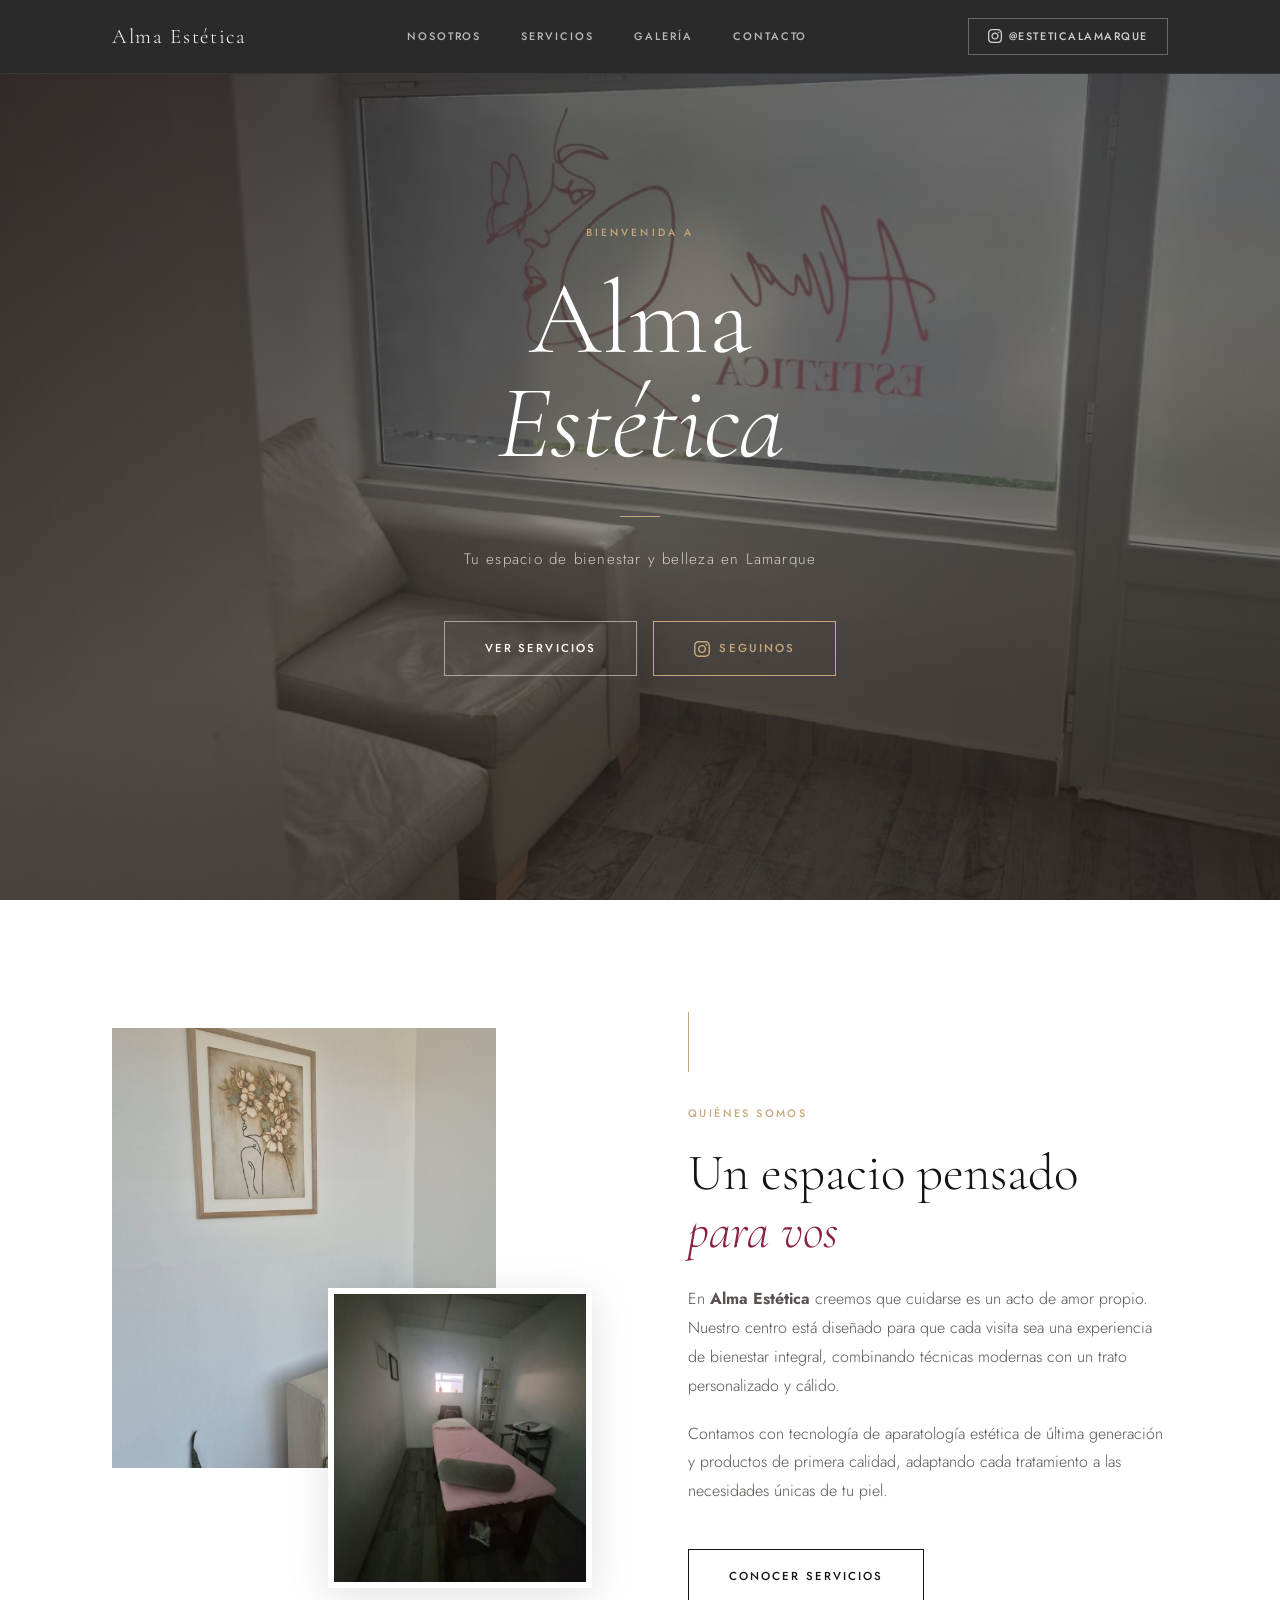
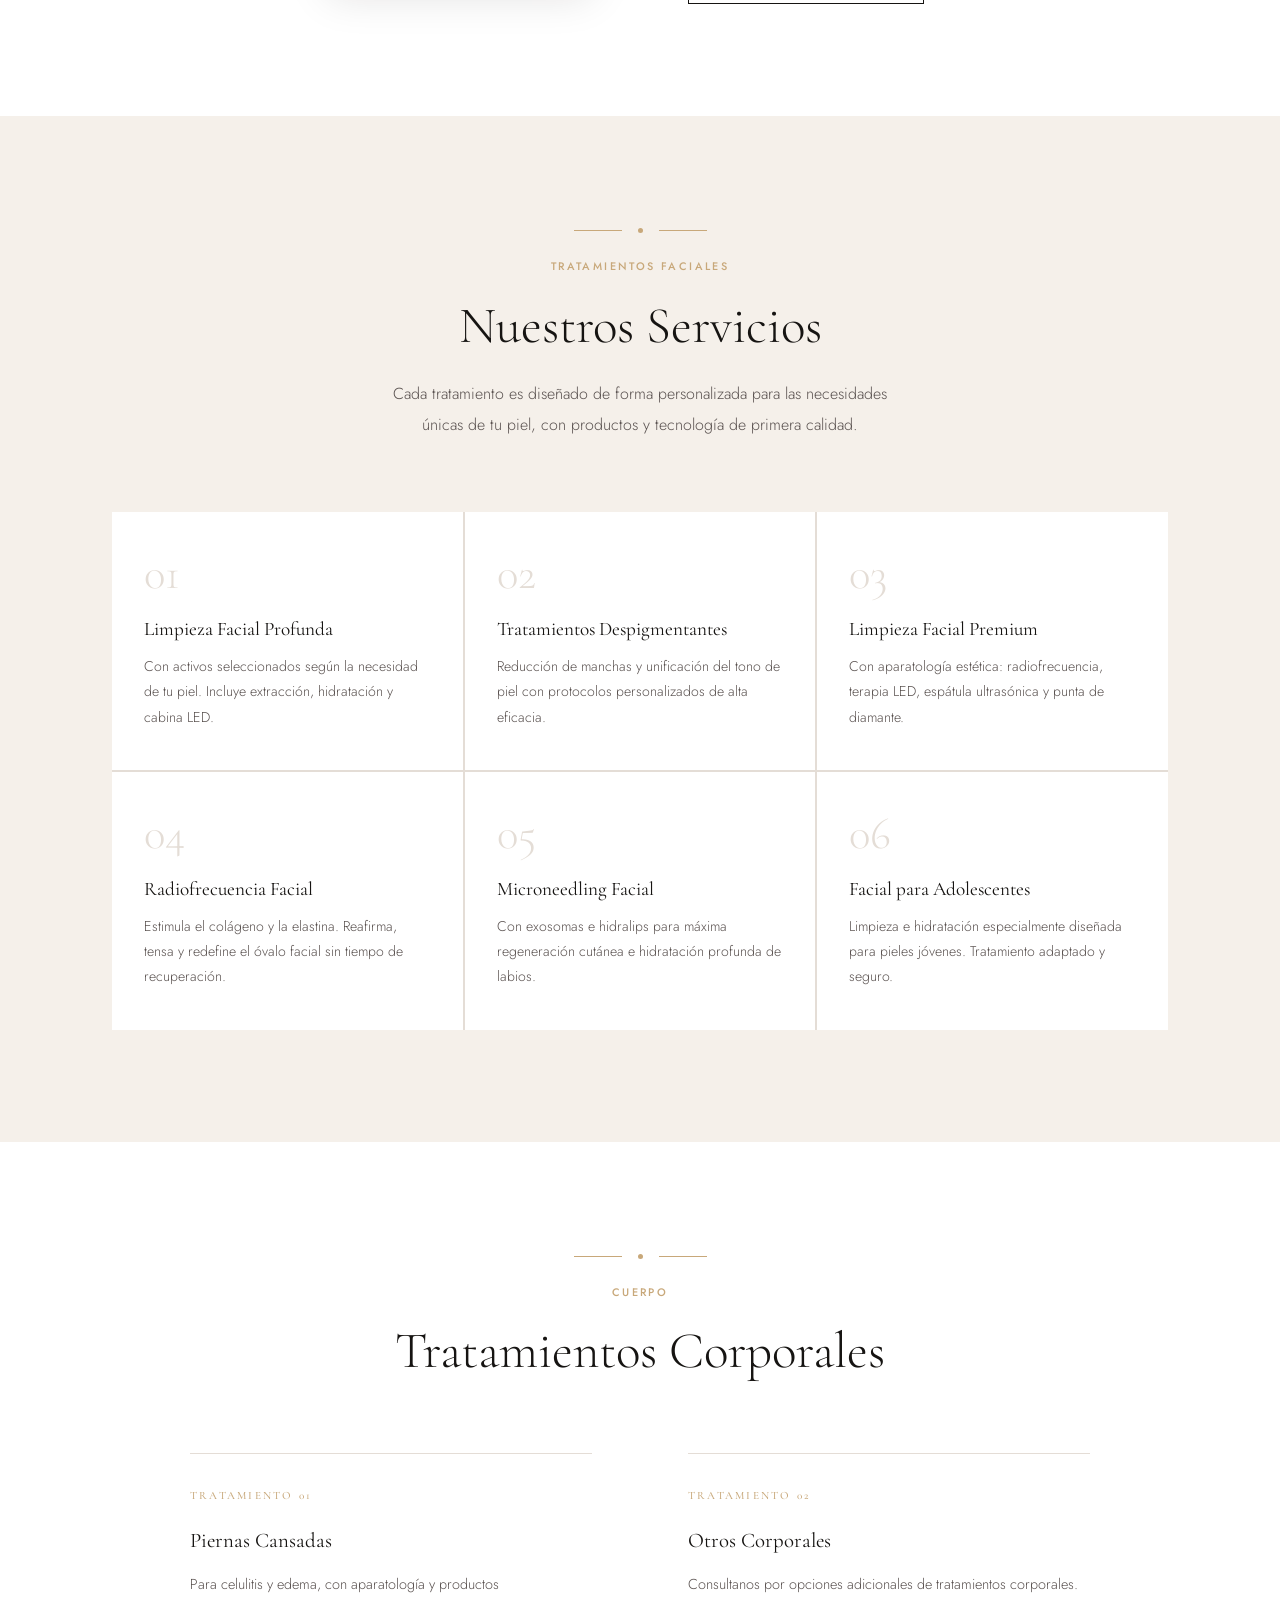
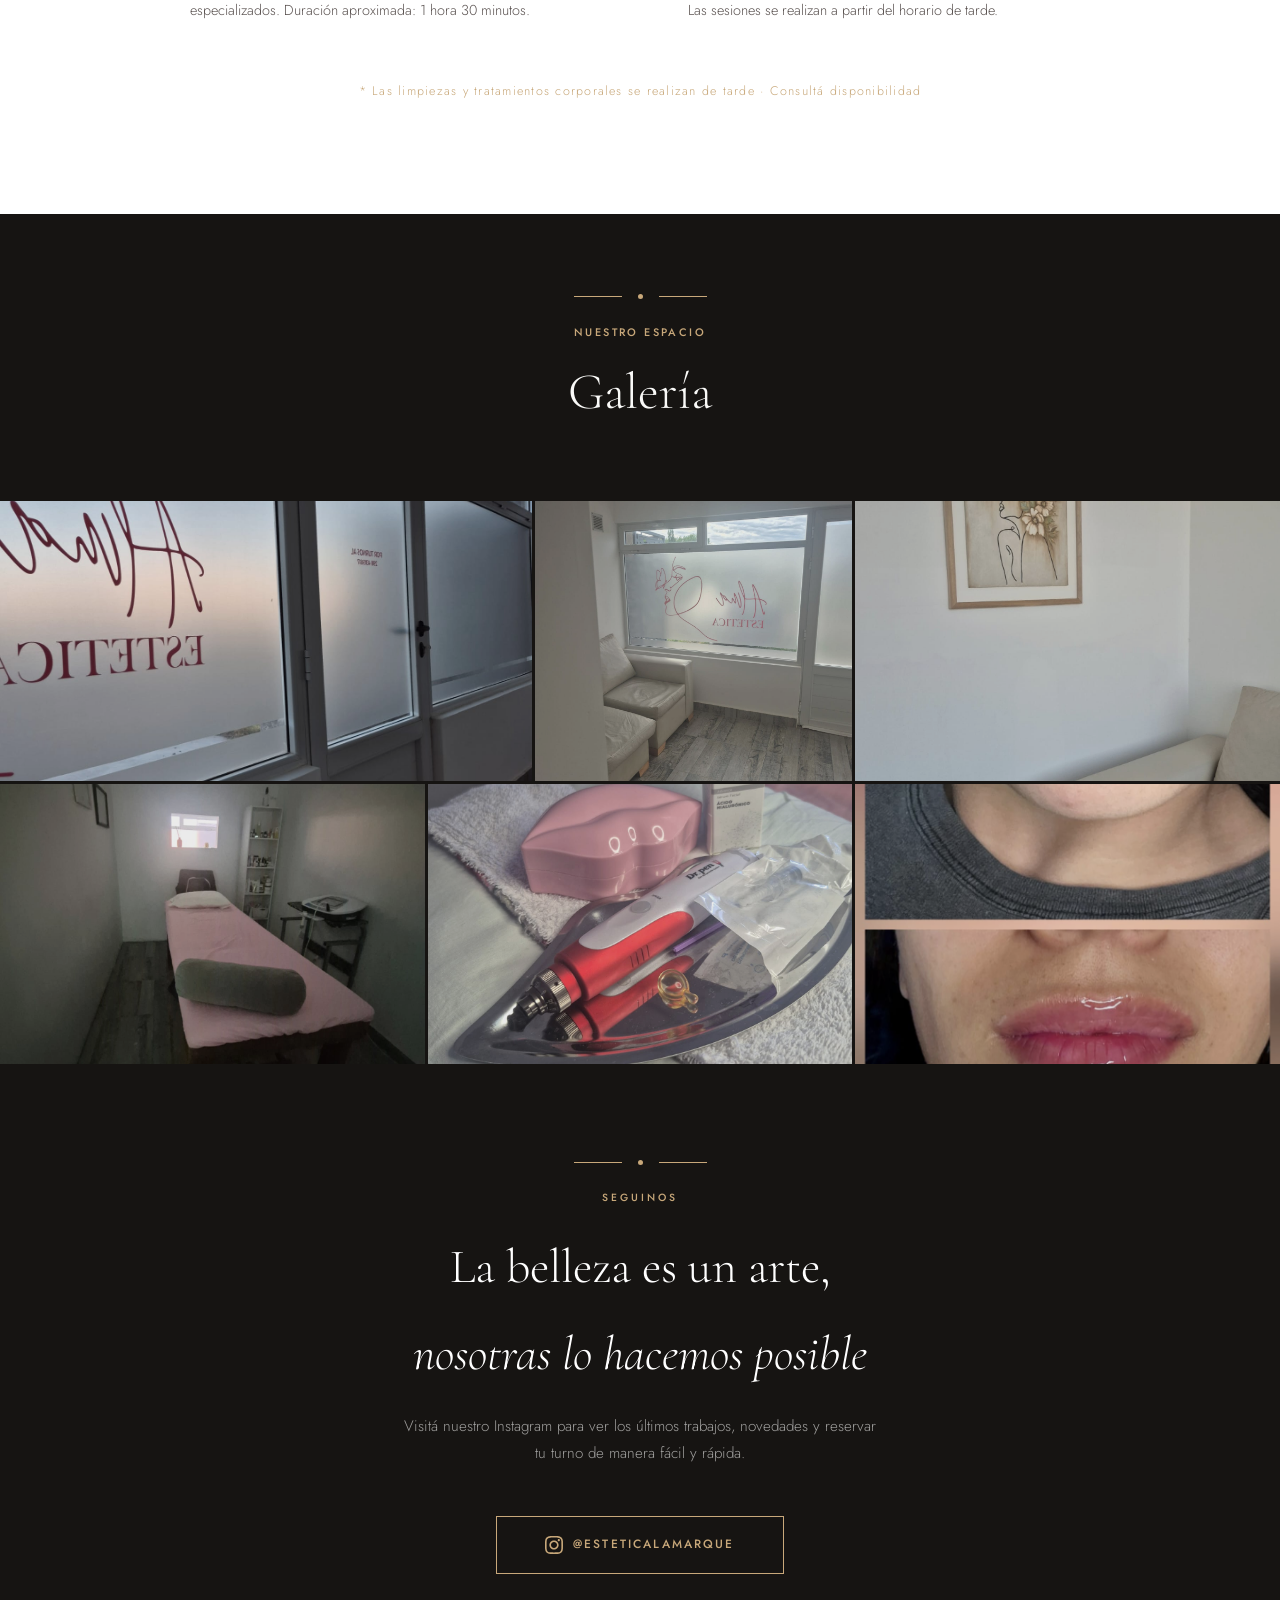
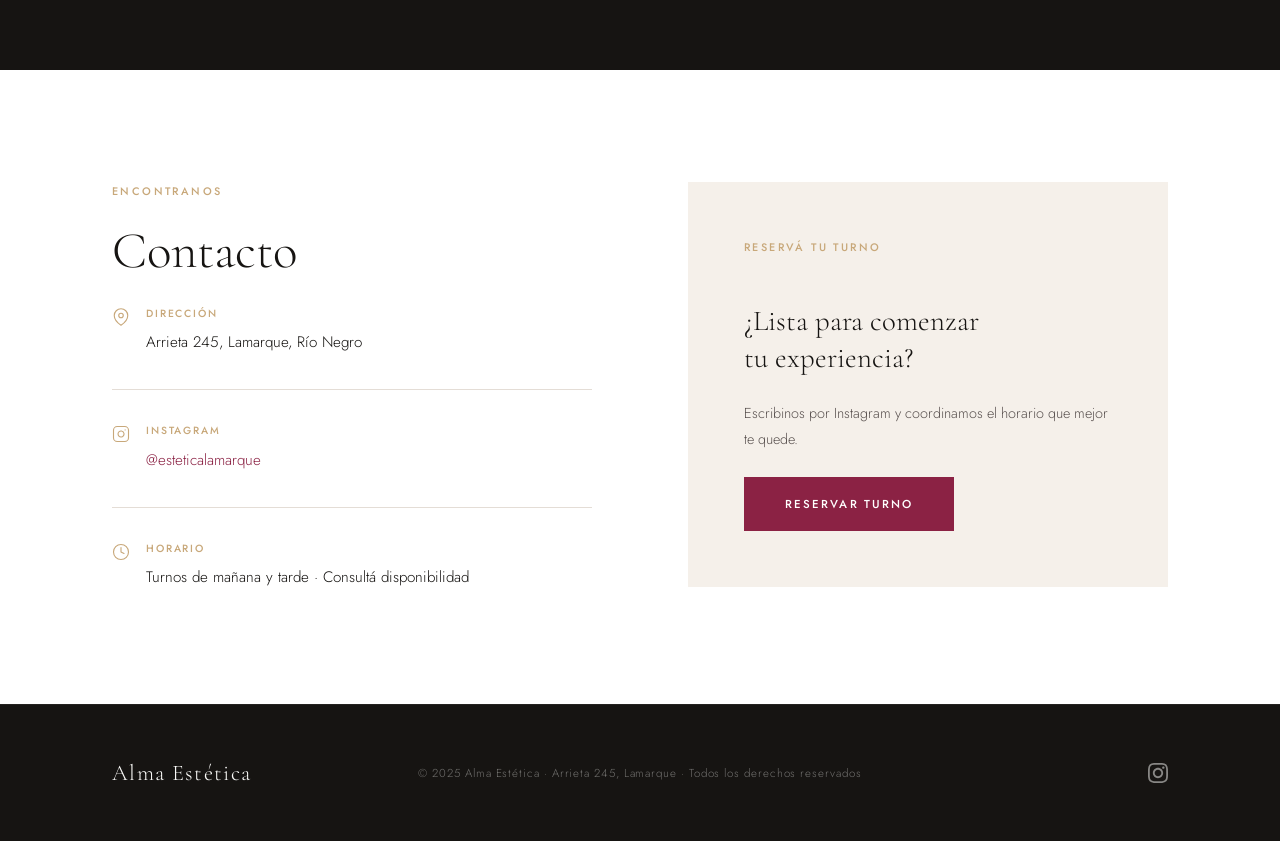
==== index.html @ c28ebfa0 "Landing page Alma Estética – versión inicial y v1 backup" ====
<!DOCTYPE html>
<html lang="es">
<head>
  <meta charset="UTF-8" />
  <meta name="viewport" content="width=device-width, initial-scale=1.0" />
  <title>Alma Estética – Lamarque</title>
  <link rel="stylesheet" href="style.css" />
  <link rel="preconnect" href="https://fonts.googleapis.com" />
  <link rel="preconnect" href="https://fonts.gstatic.com" crossorigin />
  <link href="https://fonts.googleapis.com/css2?family=Cormorant+Garamond:ital,wght@0,300;0,400;0,600;1,300;1,400&family=Jost:wght@300;400;500&display=swap" rel="stylesheet" />
</head>
<body>

  <!-- ═══════════════════════════ NAVBAR ═══════════════════════════ -->
  <header class="navbar">
    <div class="navbar__inner">
      <a href="#inicio" class="navbar__brand">Alma Estética</a>
      <nav class="navbar__links">
        <a href="#nosotros">Nosotros</a>
        <a href="#servicios">Servicios</a>
        <a href="#galeria">Galería</a>
        <a href="#contacto">Contacto</a>
      </nav>
      <a
        href="https://www.instagram.com/esteticalamarque"
        target="_blank"
        rel="noopener noreferrer"
        class="btn--nav-ig"
      >
        <svg xmlns="http://www.w3.org/2000/svg" viewBox="0 0 24 24" width="14" height="14" fill="currentColor" aria-hidden="true">
          <path d="M12 2.163c3.204 0 3.584.012 4.85.07 3.252.148 4.771 1.691 4.919 4.919.058 1.265.069 1.645.069 4.849 0 3.205-.012 3.584-.069 4.849-.149 3.225-1.664 4.771-4.919 4.919-1.266.058-1.644.07-4.85.07-3.204 0-3.584-.012-4.849-.07-3.26-.149-4.771-1.699-4.919-4.92-.058-1.265-.07-1.644-.07-4.849 0-3.204.013-3.583.07-4.849.149-3.227 1.664-4.771 4.919-4.919 1.266-.057 1.645-.069 4.849-.069zm0-2.163c-3.259 0-3.667.014-4.947.072-4.358.2-6.78 2.618-6.98 6.98-.059 1.281-.073 1.689-.073 4.948 0 3.259.014 3.668.072 4.948.2 4.358 2.618 6.78 6.98 6.98 1.281.058 1.689.072 4.948.072 3.259 0 3.668-.014 4.948-.072 4.354-.2 6.782-2.618 6.979-6.98.059-1.28.073-1.689.073-4.948 0-3.259-.014-3.667-.072-4.947-.196-4.354-2.617-6.78-6.979-6.98-1.281-.059-1.69-.073-4.949-.073zm0 5.838c-3.403 0-6.162 2.759-6.162 6.162s2.759 6.163 6.162 6.163 6.162-2.759 6.162-6.163c0-3.403-2.759-6.162-6.162-6.162zm0 10.162c-2.209 0-4-1.79-4-4 0-2.209 1.791-4 4-4s4 1.791 4 4c0 2.21-1.791 4-4 4zm6.406-11.845c-.796 0-1.441.645-1.441 1.44s.645 1.44 1.441 1.44c.795 0 1.439-.645 1.439-1.44s-.644-1.44-1.439-1.44z"/>
        </svg>
        @esteticalamarque
      </a>
    </div>
  </header>

  <!-- ═══════════════════════════ HERO ═══════════════════════════ -->
  <section class="hero" id="inicio" style="background-image: url('imagenes/09_images.jpeg');">
    <div class="hero__overlay"></div>
    <div class="hero__content">
      <span class="hero__eyebrow">Bienvenida a</span>
      <h1 class="hero__title">
        Alma<br>
        <em>Estética</em>
      </h1>
      <div class="hero__divider"></div>
      <p class="hero__sub">Tu espacio de bienestar y belleza en Lamarque</p>
      <div class="hero__actions">
        <a href="#servicios" class="btn btn--outline-white">Ver servicios</a>
        <a
          href="https://www.instagram.com/esteticalamarque"
          target="_blank"
          rel="noopener noreferrer"
          class="btn btn--champagne"
        >
          <svg xmlns="http://www.w3.org/2000/svg" viewBox="0 0 24 24" width="16" height="16" fill="currentColor" aria-hidden="true">
            <path d="M12 2.163c3.204 0 3.584.012 4.85.07 3.252.148 4.771 1.691 4.919 4.919.058 1.265.069 1.645.069 4.849 0 3.205-.012 3.584-.069 4.849-.149 3.225-1.664 4.771-4.919 4.919-1.266.058-1.644.07-4.85.07-3.204 0-3.584-.012-4.849-.07-3.26-.149-4.771-1.699-4.919-4.92-.058-1.265-.07-1.644-.07-4.849 0-3.204.013-3.583.07-4.849.149-3.227 1.664-4.771 4.919-4.919 1.266-.057 1.645-.069 4.849-.069zm0-2.163c-3.259 0-3.667.014-4.947.072-4.358.2-6.78 2.618-6.98 6.98-.059 1.281-.073 1.689-.073 4.948 0 3.259.014 3.668.072 4.948.2 4.358 2.618 6.78 6.98 6.98 1.281.058 1.689.072 4.948.072 3.259 0 3.668-.014 4.948-.072 4.354-.2 6.782-2.618 6.979-6.98.059-1.28.073-1.689.073-4.948 0-3.259-.014-3.667-.072-4.947-.196-4.354-2.617-6.78-6.979-6.98-1.281-.059-1.69-.073-4.949-.073zm0 5.838c-3.403 0-6.162 2.759-6.162 6.162s2.759 6.163 6.162 6.163 6.162-2.759 6.162-6.163c0-3.403-2.759-6.162-6.162-6.162zm0 10.162c-2.209 0-4-1.79-4-4 0-2.209 1.791-4 4-4s4 1.791 4 4c0 2.21-1.791 4-4 4zm6.406-11.845c-.796 0-1.441.645-1.441 1.44s.645 1.44 1.441 1.44c.795 0 1.439-.645 1.439-1.44s-.644-1.44-1.439-1.44z"/>
          </svg>
          Seguinos
        </a>
      </div>
    </div>
  </section>

  <!-- ═══════════════════════════ NOSOTROS ═══════════════════════════ -->
  <section class="nosotros section" id="nosotros">
    <div class="container nosotros__grid">
      <div class="nosotros__images">
        <img src="imagenes/08_images.jpeg" alt="Interior de Alma Estética" class="nosotros__img nosotros__img--main" />
        <img src="imagenes/07_images.jpeg" alt="Sala de tratamientos" class="nosotros__img nosotros__img--secondary" />
      </div>
      <div class="nosotros__text">
        <span class="section__eyebrow">Quiénes somos</span>
        <h2 class="section__title">Un espacio pensado<br><em>para vos</em></h2>
        <p>En <strong>Alma Estética</strong> creemos que cuidarse es un acto de amor propio. Nuestro centro está diseñado para que cada visita sea una experiencia de bienestar integral, combinando técnicas modernas con un trato personalizado y cálido.</p>
        <p>Contamos con tecnología de aparatología estética de última generación y productos de primera calidad, adaptando cada tratamiento a las necesidades únicas de tu piel.</p>
        <a href="#servicios" class="btn btn--outline">Conocer servicios</a>
      </div>
    </div>
  </section>

  <!-- ═══════════════════════════ SERVICIOS FACIALES ═══════════════════════════ -->
  <section class="section section--cream" id="servicios">
    <div class="container">
      <div class="section__header--center">
        <div class="ornament"><span class="ornament__dot"></span></div>
        <span class="section__eyebrow">Tratamientos faciales</span>
        <h2 class="section__title">Nuestros Servicios</h2>
        <p class="section__body">Cada tratamiento es diseñado de forma personalizada para las necesidades únicas de tu piel, con productos y tecnología de primera calidad.</p>
      </div>

      <div class="cards">
        <div class="card">
          <div class="card__num">01</div>
          <h3 class="card__title">Limpieza Facial Profunda</h3>
          <p class="card__text">Con activos seleccionados según la necesidad de tu piel. Incluye extracción, hidratación y cabina LED.</p>
        </div>
        <div class="card">
          <div class="card__num">02</div>
          <h3 class="card__title">Tratamientos Despigmentantes</h3>
          <p class="card__text">Reducción de manchas y unificación del tono de piel con protocolos personalizados de alta eficacia.</p>
        </div>
        <div class="card">
          <div class="card__num">03</div>
          <h3 class="card__title">Limpieza Facial Premium</h3>
          <p class="card__text">Con aparatología estética: radiofrecuencia, terapia LED, espátula ultrasónica y punta de diamante.</p>
        </div>
        <div class="card">
          <div class="card__num">04</div>
          <h3 class="card__title">Radiofrecuencia Facial</h3>
          <p class="card__text">Estimula el colágeno y la elastina. Reafirma, tensa y redefine el óvalo facial sin tiempo de recuperación.</p>
        </div>
        <div class="card">
          <div class="card__num">05</div>
          <h3 class="card__title">Microneedling Facial</h3>
          <p class="card__text">Con exosomas e hidralips para máxima regeneración cutánea e hidratación profunda de labios.</p>
        </div>
        <div class="card">
          <div class="card__num">06</div>
          <h3 class="card__title">Facial para Adolescentes</h3>
          <p class="card__text">Limpieza e hidratación especialmente diseñada para pieles jóvenes. Tratamiento adaptado y seguro.</p>
        </div>
      </div>
    </div>
  </section>

  <!-- ═══════════════════════════ CORPORALES ═══════════════════════════ -->
  <section class="section" id="corporales">
    <div class="container">
      <div class="section__header--center">
        <div class="ornament"><span class="ornament__dot"></span></div>
        <span class="section__eyebrow">Cuerpo</span>
        <h2 class="section__title">Tratamientos Corporales</h2>
      </div>

      <div class="corporales__list">
        <div class="corporales__item">
          <div class="corporales__num">Tratamiento 01</div>
          <div class="corporales__info">
            <h3>Piernas Cansadas</h3>
            <p>Para celulitis y edema, con aparatología y productos especializados. Duración aproximada: 1 hora 30 minutos.</p>
          </div>
        </div>
        <div class="corporales__item">
          <div class="corporales__num">Tratamiento 02</div>
          <div class="corporales__info">
            <h3>Otros Corporales</h3>
            <p>Consultanos por opciones adicionales de tratamientos corporales. Las sesiones se realizan a partir del horario de tarde.</p>
          </div>
        </div>
      </div>

      <p class="corporales__nota">* Las limpiezas y tratamientos corporales se realizan de tarde · Consultá disponibilidad</p>
    </div>
  </section>

  <!-- ═══════════════════════════ GALERÍA ═══════════════════════════ -->
  <section class="section section--dark" id="galeria" style="padding-block: 0; overflow: hidden;">
    <div class="container" style="max-width: 100%; padding: 0;">
      <div style="text-align:center; padding: 5rem 2rem 3.5rem;">
        <div class="ornament" style="--ornament-color: var(--color-champagne)"><span class="ornament__dot"></span></div>
        <span class="section__eyebrow">Nuestro espacio</span>
        <h2 class="section__title" style="color: var(--color-off-white);">Galería</h2>
      </div>
      <div class="galeria__grid">
        <img src="imagenes/06_images.jpeg" alt="Fachada de Alma Estética" class="galeria__img" />
        <img src="imagenes/09_images.jpeg" alt="Sala de espera" class="galeria__img" />
        <img src="imagenes/08_images.jpeg" alt="Decoración interior" class="galeria__img" />
        <img src="imagenes/07_images.jpeg" alt="Sala de tratamientos" class="galeria__img" />
        <img src="imagenes/10_images.jpeg" alt="Equipamiento" class="galeria__img" />
        <img src="imagenes/05_images.jpeg" alt="Resultado de tratamiento" class="galeria__img" />
      </div>
    </div>
  </section>

  <!-- ═══════════════════════════ CTA INSTAGRAM ═══════════════════════════ -->
  <section class="cta-instagram">
    <div class="container">
      <div class="ornament"><span class="ornament__dot"></span></div>
      <span class="cta-instagram__eyebrow">Seguinos</span>
      <h2>La belleza es un arte,<br><em style="font-style:italic; font-family: var(--font-serif);">nosotras lo hacemos posible</em></h2>
      <p>Visitá nuestro Instagram para ver los últimos trabajos, novedades y reservar tu turno de manera fácil y rápida.</p>
      <a
        href="https://www.instagram.com/esteticalamarque"
        target="_blank"
        rel="noopener noreferrer"
        class="btn btn--champagne"
        style="padding: 1.1rem 3rem; font-size: 0.75rem;"
      >
        <svg xmlns="http://www.w3.org/2000/svg" viewBox="0 0 24 24" width="18" height="18" fill="currentColor" aria-hidden="true">
          <path d="M12 2.163c3.204 0 3.584.012 4.85.07 3.252.148 4.771 1.691 4.919 4.919.058 1.265.069 1.645.069 4.849 0 3.205-.012 3.584-.069 4.849-.149 3.225-1.664 4.771-4.919 4.919-1.266.058-1.644.07-4.85.07-3.204 0-3.584-.012-4.849-.07-3.26-.149-4.771-1.699-4.919-4.92-.058-1.265-.07-1.644-.07-4.849 0-3.204.013-3.583.07-4.849.149-3.227 1.664-4.771 4.919-4.919 1.266-.057 1.645-.069 4.849-.069zm0-2.163c-3.259 0-3.667.014-4.947.072-4.358.2-6.78 2.618-6.98 6.98-.059 1.281-.073 1.689-.073 4.948 0 3.259.014 3.668.072 4.948.2 4.358 2.618 6.78 6.98 6.98 1.281.058 1.689.072 4.948.072 3.259 0 3.668-.014 4.948-.072 4.354-.2 6.782-2.618 6.979-6.98.059-1.28.073-1.689.073-4.948 0-3.259-.014-3.667-.072-4.947-.196-4.354-2.617-6.78-6.979-6.98-1.281-.059-1.69-.073-4.949-.073zm0 5.838c-3.403 0-6.162 2.759-6.162 6.162s2.759 6.163 6.162 6.163 6.162-2.759 6.162-6.163c0-3.403-2.759-6.162-6.162-6.162zm0 10.162c-2.209 0-4-1.79-4-4 0-2.209 1.791-4 4-4s4 1.791 4 4c0 2.21-1.791 4-4 4zm6.406-11.845c-.796 0-1.441.645-1.441 1.44s.645 1.44 1.441 1.44c.795 0 1.439-.645 1.439-1.44s-.644-1.44-1.439-1.44z"/>
        </svg>
        @esteticalamarque
      </a>
    </div>
  </section>

  <!-- ═══════════════════════════ CONTACTO ═══════════════════════════ -->
  <section class="section" id="contacto">
    <div class="container contacto__grid">
      <div>
        <span class="section__eyebrow">Encontranos</span>
        <h2 class="section__title">Contacto</h2>

        <div class="contacto__item">
          <svg xmlns="http://www.w3.org/2000/svg" viewBox="0 0 24 24" width="18" height="18" fill="none" stroke="currentColor" stroke-width="1.5" stroke-linecap="round" stroke-linejoin="round">
            <path d="M21 10c0 7-9 13-9 13s-9-6-9-13a9 9 0 0 1 18 0z"/>
            <circle cx="12" cy="10" r="3"/>
          </svg>
          <div>
            <span class="contacto__item-label">Dirección</span>
            <span class="contacto__item-value">Arrieta 245, Lamarque, Río Negro</span>
          </div>
        </div>

        <div class="contacto__item">
          <svg xmlns="http://www.w3.org/2000/svg" viewBox="0 0 24 24" width="18" height="18" fill="none" stroke="currentColor" stroke-width="1.5" stroke-linecap="round" stroke-linejoin="round">
            <rect x="2" y="2" width="20" height="20" rx="5" ry="5"/>
            <path d="M16 11.37A4 4 0 1 1 12.63 8 4 4 0 0 1 16 11.37z"/>
            <line x1="17.5" y1="6.5" x2="17.51" y2="6.5"/>
          </svg>
          <div>
            <span class="contacto__item-label">Instagram</span>
            <a href="https://www.instagram.com/esteticalamarque" target="_blank" rel="noopener noreferrer" class="contacto__item-value">@esteticalamarque</a>
          </div>
        </div>

        <div class="contacto__item">
          <svg xmlns="http://www.w3.org/2000/svg" viewBox="0 0 24 24" width="18" height="18" fill="none" stroke="currentColor" stroke-width="1.5" stroke-linecap="round" stroke-linejoin="round">
            <circle cx="12" cy="12" r="10"/>
            <polyline points="12 6 12 12 16 14"/>
          </svg>
          <div>
            <span class="contacto__item-label">Horario</span>
            <span class="contacto__item-value">Turnos de mañana y tarde · Consultá disponibilidad</span>
          </div>
        </div>
      </div>

      <div class="contacto__cta-box">
        <span class="section__eyebrow">Reservá tu turno</span>
        <h3>¿Lista para comenzar<br>tu experiencia?</h3>
        <p>Escribinos por Instagram y coordinamos el horario que mejor te quede.</p>
        <a
          href="https://www.instagram.com/esteticalamarque"
          target="_blank"
          rel="noopener noreferrer"
          class="btn btn--primary"
        >
          Reservar turno
        </a>
      </div>
    </div>
  </section>

  <!-- ═══════════════════════════ FOOTER ═══════════════════════════ -->
  <footer class="footer">
    <div class="container footer__inner">
      <span class="footer__brand">Alma Estética</span>
      <p class="footer__copy">© 2025 Alma Estética · Arrieta 245, Lamarque · Todos los derechos reservados</p>
      <a
        href="https://www.instagram.com/esteticalamarque"
        target="_blank"
        rel="noopener noreferrer"
        class="footer__ig"
        aria-label="Instagram Alma Estética"
      >
        <svg xmlns="http://www.w3.org/2000/svg" viewBox="0 0 24 24" width="20" height="20" fill="currentColor">
          <path d="M12 2.163c3.204 0 3.584.012 4.85.07 3.252.148 4.771 1.691 4.919 4.919.058 1.265.069 1.645.069 4.849 0 3.205-.012 3.584-.069 4.849-.149 3.225-1.664 4.771-4.919 4.919-1.266.058-1.644.07-4.85.07-3.204 0-3.584-.012-4.849-.07-3.26-.149-4.771-1.699-4.919-4.92-.058-1.265-.07-1.644-.07-4.849 0-3.204.013-3.583.07-4.849.149-3.227 1.664-4.771 4.919-4.919 1.266-.057 1.645-.069 4.849-.069zm0-2.163c-3.259 0-3.667.014-4.947.072-4.358.2-6.78 2.618-6.98 6.98-.059 1.281-.073 1.689-.073 4.948 0 3.259.014 3.668.072 4.948.2 4.358 2.618 6.78 6.98 6.98 1.281.058 1.689.072 4.948.072 3.259 0 3.668-.014 4.948-.072 4.354-.2 6.782-2.618 6.979-6.98.059-1.28.073-1.689.073-4.948 0-3.259-.014-3.667-.072-4.947-.196-4.354-2.617-6.78-6.979-6.98-1.281-.059-1.69-.073-4.949-.073zm0 5.838c-3.403 0-6.162 2.759-6.162 6.162s2.759 6.163 6.162 6.163 6.162-2.759 6.162-6.163c0-3.403-2.759-6.162-6.162-6.162zm0 10.162c-2.209 0-4-1.79-4-4 0-2.209 1.791-4 4-4s4 1.791 4 4c0 2.21-1.791 4-4 4zm6.406-11.845c-.796 0-1.441.645-1.441 1.44s.645 1.44 1.441 1.44c.795 0 1.439-.645 1.439-1.44s-.644-1.44-1.439-1.44z"/>
        </svg>
      </a>
    </div>
  </footer>

</body>
</html>
---- style.css ----
/* ═══════════════════════════════════════════════════
   ALMA ESTÉTICA – Luxury Minimalism
   Inspirado en la estética de clínicas de alto nivel
   ═══════════════════════════════════════════════════ */

/* ── Variables ─────────────────────────────────────── */
:root {
  --color-white:      #FFFFFF;
  --color-off-white:  #FAFAF8;
  --color-cream:      #F5F0EA;
  --color-champagne:  #C8A87A;   /* dorado/champagne — acento premium */
  --color-burgundy:   #8B2244;   /* borgoña — marca primaria */
  --color-sage:       #4A6741;   /* verde sage */
  --color-dark:       #161412;   /* casi negro */
  --color-medium:     #5A5250;   /* gris cálido — texto cuerpo */
  --color-light:      #E4DDD6;   /* borde/línea sutil */
  --color-nav:        #2A2A2A;   /* navbar oscuro */

  --font-serif: 'Cormorant Garamond', Georgia, serif;
  --font-sans:  'Jost', system-ui, sans-serif;

  --max-w:    1120px;
  --section-v: 7rem;
  --transition: 0.35s ease;
}

/* ── Reset ──────────────────────────────────────────── */
*, *::before, *::after { box-sizing: border-box; margin: 0; padding: 0; }
html { scroll-behavior: smooth; }

body {
  font-family: var(--font-sans);
  font-size: 1rem;
  font-weight: 300;
  line-height: 1.8;
  color: var(--color-medium);
  background: var(--color-white);
  -webkit-font-smoothing: antialiased;
}

img { display: block; max-width: 100%; height: auto; }
a   { text-decoration: none; color: inherit; }

/* ── Utilidades ─────────────────────────────────────── */
.container {
  width: 100%;
  max-width: var(--max-w);
  margin-inline: auto;
  padding-inline: 2rem;
}

.section { padding-block: var(--section-v); }
.section--cream { background-color: var(--color-cream); }
.section--dark  { background-color: var(--color-dark); }

/* Línea ornamental centrada */
.ornament {
  display: flex;
  align-items: center;
  justify-content: center;
  gap: 1rem;
  margin-bottom: 1.5rem;
}
.ornament::before,
.ornament::after {
  content: '';
  display: block;
  width: 48px;
  height: 1px;
  background: var(--color-champagne);
}
.ornament__dot {
  width: 5px;
  height: 5px;
  border-radius: 50%;
  background: var(--color-champagne);
}

.section__eyebrow {
  display: block;
  font-family: var(--font-sans);
  font-size: 0.68rem;
  font-weight: 500;
  letter-spacing: 0.22em;
  text-transform: uppercase;
  color: var(--color-champagne);
  margin-bottom: 1.25rem;
}

.section__title {
  font-family: var(--font-serif);
  font-size: clamp(2.2rem, 4vw, 3.2rem);
  font-weight: 300;
  line-height: 1.15;
  color: var(--color-dark);
  margin-bottom: 1.5rem;
}

.section__title em {
  font-style: italic;
  color: var(--color-burgundy);
}

.section__body {
  font-size: 1rem;
  line-height: 1.9;
  color: var(--color-medium);
  max-width: 520px;
}

.section__header--center {
  text-align: center;
  margin-bottom: 4.5rem;
}

.section__header--center .section__body {
  margin-inline: auto;
}

/* ── Botones ─────────────────────────────────────────── */
.btn {
  display: inline-flex;
  align-items: center;
  gap: 0.6rem;
  font-family: var(--font-sans);
  font-size: 0.72rem;
  font-weight: 500;
  letter-spacing: 0.18em;
  text-transform: uppercase;
  cursor: pointer;
  transition: var(--transition);
  border: none;
  background: none;
}

.btn--primary {
  padding: 1rem 2.5rem;
  background-color: var(--color-burgundy);
  color: var(--color-white);
  border: 1px solid var(--color-burgundy);
}
.btn--primary:hover {
  background-color: transparent;
  color: var(--color-burgundy);
}

.btn--outline {
  padding: 1rem 2.5rem;
  background-color: transparent;
  color: var(--color-dark);
  border: 1px solid var(--color-dark);
}
.btn--outline:hover {
  background-color: var(--color-dark);
  color: var(--color-white);
}

.btn--outline-white {
  padding: 1rem 2.5rem;
  background-color: transparent;
  color: var(--color-white);
  border: 1px solid rgba(255,255,255,0.5);
}
.btn--outline-white:hover {
  background-color: var(--color-white);
  color: var(--color-dark);
}

.btn--champagne {
  padding: 1rem 2.5rem;
  background-color: transparent;
  color: var(--color-champagne);
  border: 1px solid var(--color-champagne);
}
.btn--champagne:hover {
  background-color: var(--color-champagne);
  color: var(--color-dark);
}

.btn--nav-ig {
  display: inline-flex;
  align-items: center;
  gap: 0.45rem;
  padding: 0.5rem 1.2rem;
  font-family: var(--font-sans);
  font-size: 0.68rem;
  font-weight: 500;
  letter-spacing: 0.14em;
  text-transform: uppercase;
  background: transparent;
  color: rgba(250,250,248,0.8);
  border: 1px solid rgba(250,250,248,0.3);
  transition: var(--transition);
}
.btn--nav-ig:hover {
  color: var(--color-white);
  border-color: var(--color-champagne);
  background: rgba(200,168,122,0.1);
}

/* ══════════════════════════════════════════════════════
   NAVBAR
══════════════════════════════════════════════════════ */
.navbar {
  position: fixed;
  top: 0;
  inset-inline: 0;
  z-index: 100;
  background-color: var(--color-nav);
  border-bottom: 1px solid rgba(255,255,255,0.06);
}

.navbar__inner {
  display: flex;
  align-items: center;
  justify-content: space-between;
  max-width: var(--max-w);
  margin-inline: auto;
  padding: 1.1rem 2rem;
}

.navbar__brand {
  font-family: var(--font-serif);
  font-size: 1.3rem;
  font-weight: 300;
  letter-spacing: 0.08em;
  color: var(--color-off-white);
  transition: color var(--transition);
}
.navbar__brand:hover { color: var(--color-champagne); }

.navbar__links {
  display: flex;
  gap: 2.5rem;
}

.navbar__links a {
  font-size: 0.68rem;
  font-weight: 500;
  letter-spacing: 0.18em;
  text-transform: uppercase;
  color: rgba(250,250,248,0.7);
  transition: color var(--transition);
}
.navbar__links a:hover { color: var(--color-white); }

/* ══════════════════════════════════════════════════════
   HERO — pantalla completa
══════════════════════════════════════════════════════ */
.hero {
  position: relative;
  min-height: 100svh;
  display: flex;
  align-items: center;
  justify-content: center;
  background-size: cover;
  background-position: center;
  background-repeat: no-repeat;
  overflow: hidden;
}

.hero__overlay {
  position: absolute;
  inset: 0;
  background: linear-gradient(
    160deg,
    rgba(20, 14, 14, 0.72) 0%,
    rgba(22, 16, 14, 0.45) 55%,
    rgba(22, 16, 14, 0.70) 100%
  );
  z-index: 1;
}

.hero__content {
  position: relative;
  z-index: 2;
  text-align: center;
  padding: 2rem 1.5rem;
  max-width: 780px;
}

.hero__eyebrow {
  display: block;
  font-family: var(--font-sans);
  font-size: 0.65rem;
  font-weight: 500;
  letter-spacing: 0.3em;
  text-transform: uppercase;
  color: var(--color-champagne);
  margin-bottom: 1.5rem;
}

.hero__title {
  font-family: var(--font-serif);
  font-size: clamp(3.5rem, 9vw, 6.5rem);
  font-weight: 300;
  line-height: 1.0;
  color: var(--color-white);
  margin-bottom: 0.4em;
}

.hero__title em {
  font-style: italic;
  display: block;
}

.hero__divider {
  width: 40px;
  height: 1px;
  background: var(--color-champagne);
  margin: 1.8rem auto;
}

.hero__sub {
  font-size: 0.95rem;
  font-weight: 300;
  letter-spacing: 0.08em;
  color: rgba(250,250,248,0.75);
  margin-bottom: 3rem;
}

.hero__actions {
  display: flex;
  gap: 1rem;
  flex-wrap: wrap;
  justify-content: center;
}

/* ══════════════════════════════════════════════════════
   NOSOTROS — layout alternado
══════════════════════════════════════════════════════ */
.nosotros__grid {
  display: grid;
  grid-template-columns: 1fr 1fr;
  gap: 6rem;
  align-items: center;
}

.nosotros__images {
  position: relative;
  height: 560px;
}

.nosotros__img {
  object-fit: cover;
}

.nosotros__img--main {
  width: 80%;
  height: 440px;
  position: absolute;
  top: 0;
  left: 0;
}

.nosotros__img--secondary {
  width: 55%;
  height: 300px;
  position: absolute;
  bottom: 0;
  right: 0;
  border: 6px solid var(--color-white);
  box-shadow: 0 8px 40px rgba(22,20,18,0.12);
}

/* línea decorativa lateral */
.nosotros__text::before {
  content: '';
  display: block;
  width: 1px;
  height: 60px;
  background: var(--color-champagne);
  margin-bottom: 2rem;
}

.nosotros__text p {
  margin-bottom: 1.2rem;
  font-size: 1rem;
}

.nosotros__text .btn { margin-top: 1.5rem; }

/* ══════════════════════════════════════════════════════
   SERVICIOS FACIALES — cards premium
══════════════════════════════════════════════════════ */
.cards {
  display: grid;
  grid-template-columns: repeat(3, 1fr);
  gap: 2px;           /* gap mínimo — efecto mosaico */
  background: var(--color-light);
}

.card {
  background: var(--color-white);
  padding: 2.5rem 2rem;
  transition: background var(--transition);
}

.card:hover {
  background: var(--color-cream);
}

.card__num {
  font-family: var(--font-serif);
  font-size: 2.8rem;
  font-weight: 300;
  color: var(--color-light);
  line-height: 1;
  margin-bottom: 1.25rem;
  transition: color var(--transition);
}

.card:hover .card__num {
  color: var(--color-champagne);
}

.card__title {
  font-family: var(--font-serif);
  font-size: 1.2rem;
  font-weight: 400;
  color: var(--color-dark);
  margin-bottom: 0.75rem;
  line-height: 1.3;
}

.card__text {
  font-size: 0.88rem;
  line-height: 1.8;
  color: var(--color-medium);
}

/* ══════════════════════════════════════════════════════
   CORPORALES — lista horizontal
══════════════════════════════════════════════════════ */
.corporales__list {
  display: grid;
  grid-template-columns: 1fr 1fr;
  gap: 4rem 6rem;
  max-width: 900px;
  margin-inline: auto;
}

.corporales__item {
  border-top: 1px solid var(--color-light);
  padding-top: 2rem;
}

.corporales__num {
  font-family: var(--font-serif);
  font-size: 0.7rem;
  font-weight: 500;
  letter-spacing: 0.2em;
  color: var(--color-champagne);
  text-transform: uppercase;
  margin-bottom: 1rem;
}

.corporales__info h3 {
  font-family: var(--font-serif);
  font-size: 1.3rem;
  font-weight: 400;
  color: var(--color-dark);
  margin-bottom: 0.75rem;
}

.corporales__info p {
  font-size: 0.9rem;
  line-height: 1.8;
}

.corporales__nota {
  text-align: center;
  font-size: 0.78rem;
  color: var(--color-champagne);
  margin-top: 3.5rem;
  letter-spacing: 0.1em;
}

/* ══════════════════════════════════════════════════════
   GALERÍA — mosaico elegante
══════════════════════════════════════════════════════ */
.galeria__grid {
  display: grid;
  grid-template-columns: repeat(12, 1fr);
  grid-template-rows: 280px 280px;
  gap: 3px;
  background: var(--color-dark);
}

.galeria__img {
  width: 100%;
  height: 100%;
  object-fit: cover;
  display: block;
  filter: brightness(0.92) saturate(0.9);
  transition: filter var(--transition), transform 0.6s ease;
  overflow: hidden;
}

.galeria__img:hover {
  filter: brightness(1) saturate(1);
  transform: scale(1.03);
}

/* distribución de la cuadrícula */
.galeria__img:nth-child(1) { grid-column: 1 / 6;  grid-row: 1; }
.galeria__img:nth-child(2) { grid-column: 6 / 9;  grid-row: 1; }
.galeria__img:nth-child(3) { grid-column: 9 / 13; grid-row: 1; }
.galeria__img:nth-child(4) { grid-column: 1 / 5;  grid-row: 2; }
.galeria__img:nth-child(5) { grid-column: 5 / 9;  grid-row: 2; }
.galeria__img:nth-child(6) { grid-column: 9 / 13; grid-row: 2; }

/* ══════════════════════════════════════════════════════
   CTA INSTAGRAM — banda oscura
══════════════════════════════════════════════════════ */
.cta-instagram {
  background-color: var(--color-dark);
  padding-block: 6rem;
  text-align: center;
}

.cta-instagram__eyebrow {
  display: block;
  font-size: 0.65rem;
  font-weight: 500;
  letter-spacing: 0.28em;
  text-transform: uppercase;
  color: var(--color-champagne);
  margin-bottom: 1rem;
}

.cta-instagram h2 {
  font-family: var(--font-serif);
  font-size: clamp(2rem, 4vw, 3rem);
  font-weight: 300;
  color: var(--color-white);
  margin-bottom: 1rem;
}

.cta-instagram p {
  font-size: 0.95rem;
  color: rgba(250,250,248,0.6);
  max-width: 480px;
  margin-inline: auto;
  margin-bottom: 3rem;
}

/* ══════════════════════════════════════════════════════
   CONTACTO
══════════════════════════════════════════════════════ */
.contacto__grid {
  display: grid;
  grid-template-columns: 1fr 1fr;
  gap: 6rem;
  align-items: start;
}

.contacto__item {
  display: flex;
  align-items: flex-start;
  gap: 1rem;
  margin-bottom: 2rem;
  padding-bottom: 2rem;
  border-bottom: 1px solid var(--color-light);
}

.contacto__item:last-child {
  border-bottom: none;
  margin-bottom: 0;
  padding-bottom: 0;
}

.contacto__item svg {
  flex-shrink: 0;
  margin-top: 3px;
  color: var(--color-champagne);
}

.contacto__item-label {
  display: block;
  font-size: 0.65rem;
  font-weight: 500;
  letter-spacing: 0.18em;
  text-transform: uppercase;
  color: var(--color-champagne);
  margin-bottom: 0.3rem;
}

.contacto__item-value {
  font-size: 0.95rem;
  color: var(--color-dark);
}

.contacto__item a {
  color: var(--color-burgundy);
}

.contacto__cta-box {
  background: var(--color-cream);
  padding: 3.5rem;
  display: flex;
  flex-direction: column;
  align-items: flex-start;
  gap: 1.5rem;
}

.contacto__cta-box h3 {
  font-family: var(--font-serif);
  font-size: 1.8rem;
  font-weight: 300;
  color: var(--color-dark);
  line-height: 1.3;
}

.contacto__cta-box p {
  font-size: 0.9rem;
}

/* ══════════════════════════════════════════════════════
   FOOTER
══════════════════════════════════════════════════════ */
.footer {
  background-color: var(--color-dark);
  padding-block: 3rem;
  border-top: 1px solid rgba(255,255,255,0.06);
}

.footer__inner {
  display: grid;
  grid-template-columns: 1fr auto 1fr;
  align-items: center;
  gap: 2rem;
}

.footer__brand {
  font-family: var(--font-serif);
  font-size: 1.4rem;
  font-weight: 300;
  color: var(--color-off-white);
  letter-spacing: 0.06em;
}

.footer__copy {
  font-size: 0.72rem;
  letter-spacing: 0.08em;
  color: rgba(250,250,248,0.4);
  text-align: center;
}

.footer__ig {
  display: flex;
  justify-content: flex-end;
  color: rgba(250,250,248,0.5);
  transition: color var(--transition);
}
.footer__ig:hover { color: var(--color-champagne); }

/* ══════════════════════════════════════════════════════
   RESPONSIVE
══════════════════════════════════════════════════════ */
@media (max-width: 960px) {
  :root { --section-v: 5rem; }

  .nosotros__grid,
  .contacto__grid {
    grid-template-columns: 1fr;
    gap: 3rem;
  }

  .nosotros__images {
    height: 380px;
    order: -1;
  }
  .nosotros__img--main  { width: 72%; height: 300px; }
  .nosotros__img--secondary { width: 52%; height: 210px; }

  .cards { grid-template-columns: 1fr 1fr; }

  .corporales__list { grid-template-columns: 1fr; gap: 0; }

  .galeria__grid {
    grid-template-columns: 1fr 1fr;
    grid-template-rows: repeat(3, 220px);
  }
  .galeria__img { grid-column: auto !important; grid-row: auto !important; }

  .cta-instagram__inner { flex-direction: column; }

  .navbar__links { gap: 1.5rem; }
}

@media (max-width: 640px) {
  :root { --section-v: 4rem; }

  .cards { grid-template-columns: 1fr; }

  .galeria__grid {
    grid-template-columns: 1fr;
    grid-template-rows: repeat(6, 200px);
  }

  .navbar__links { display: none; }

  .footer__inner {
    grid-template-columns: 1fr;
    text-align: center;
  }
  .footer__ig { justify-content: center; }

  .contacto__cta-box { padding: 2rem; }
}
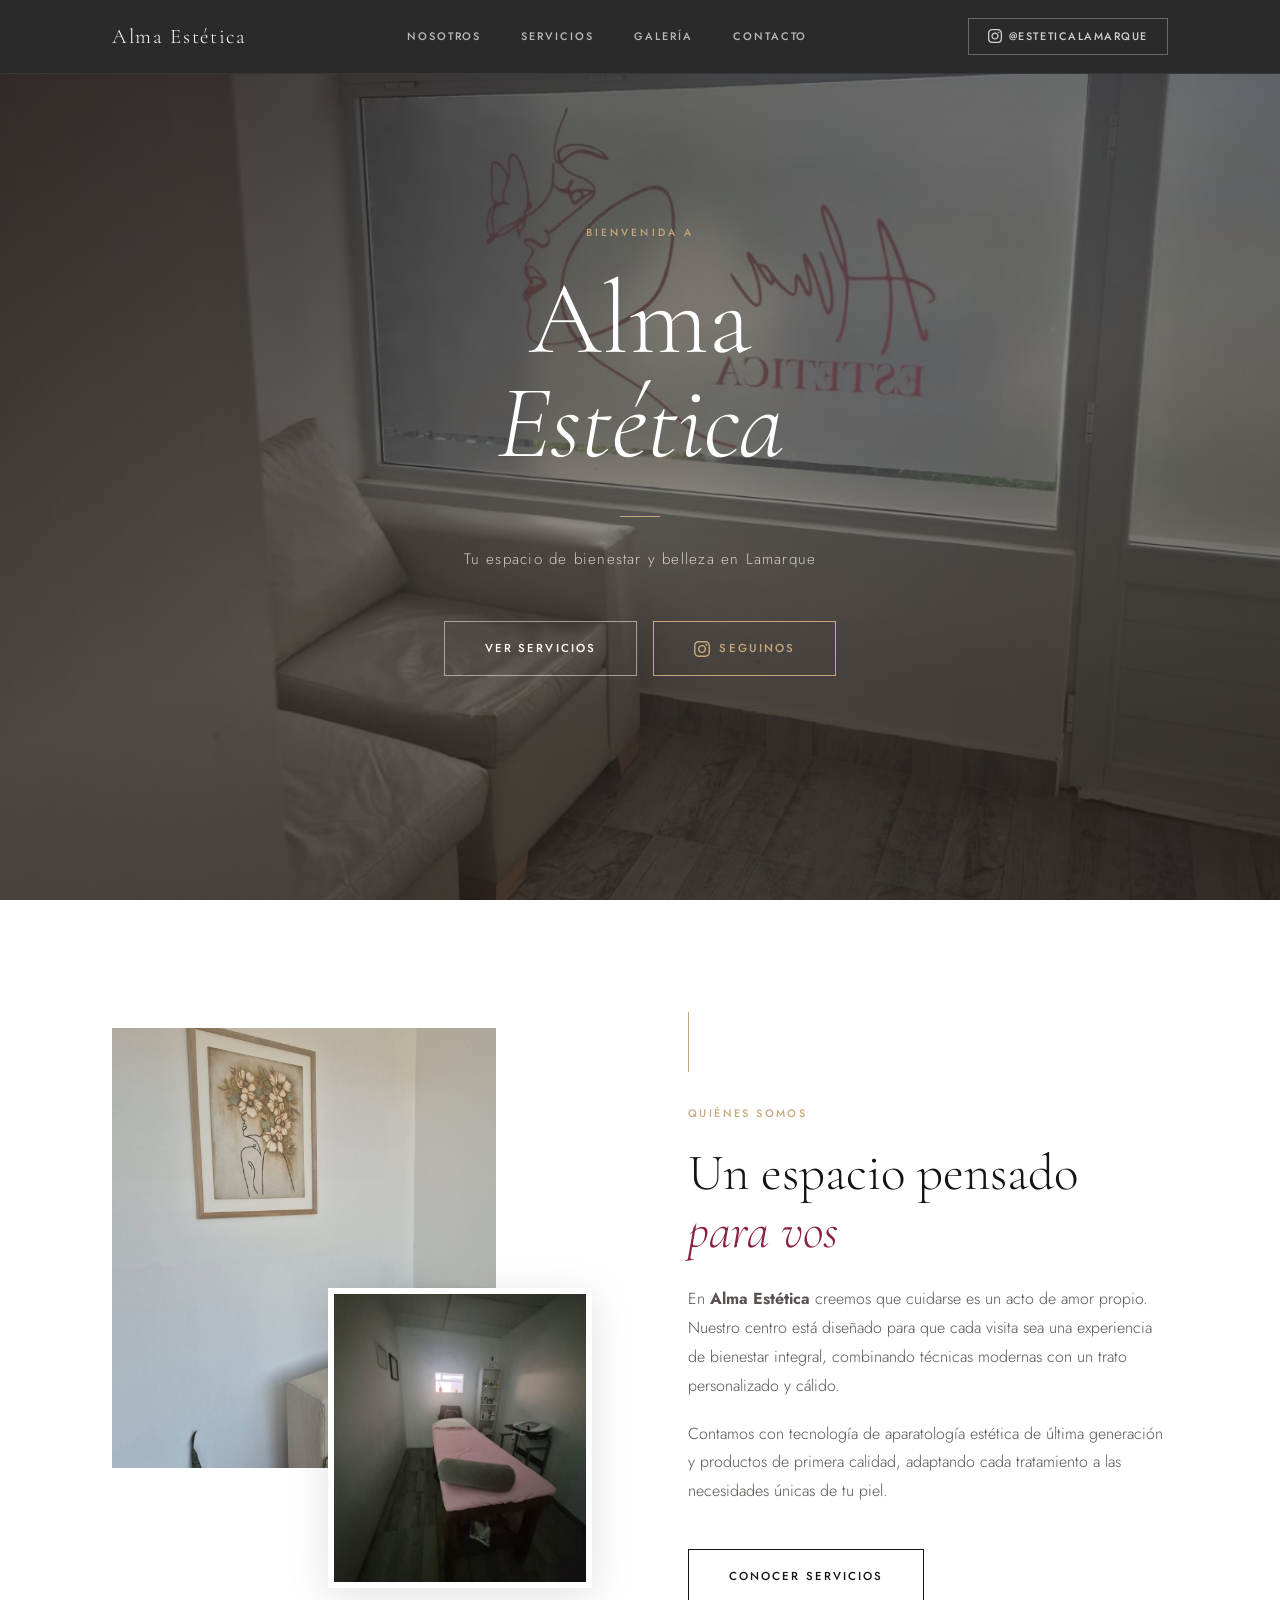
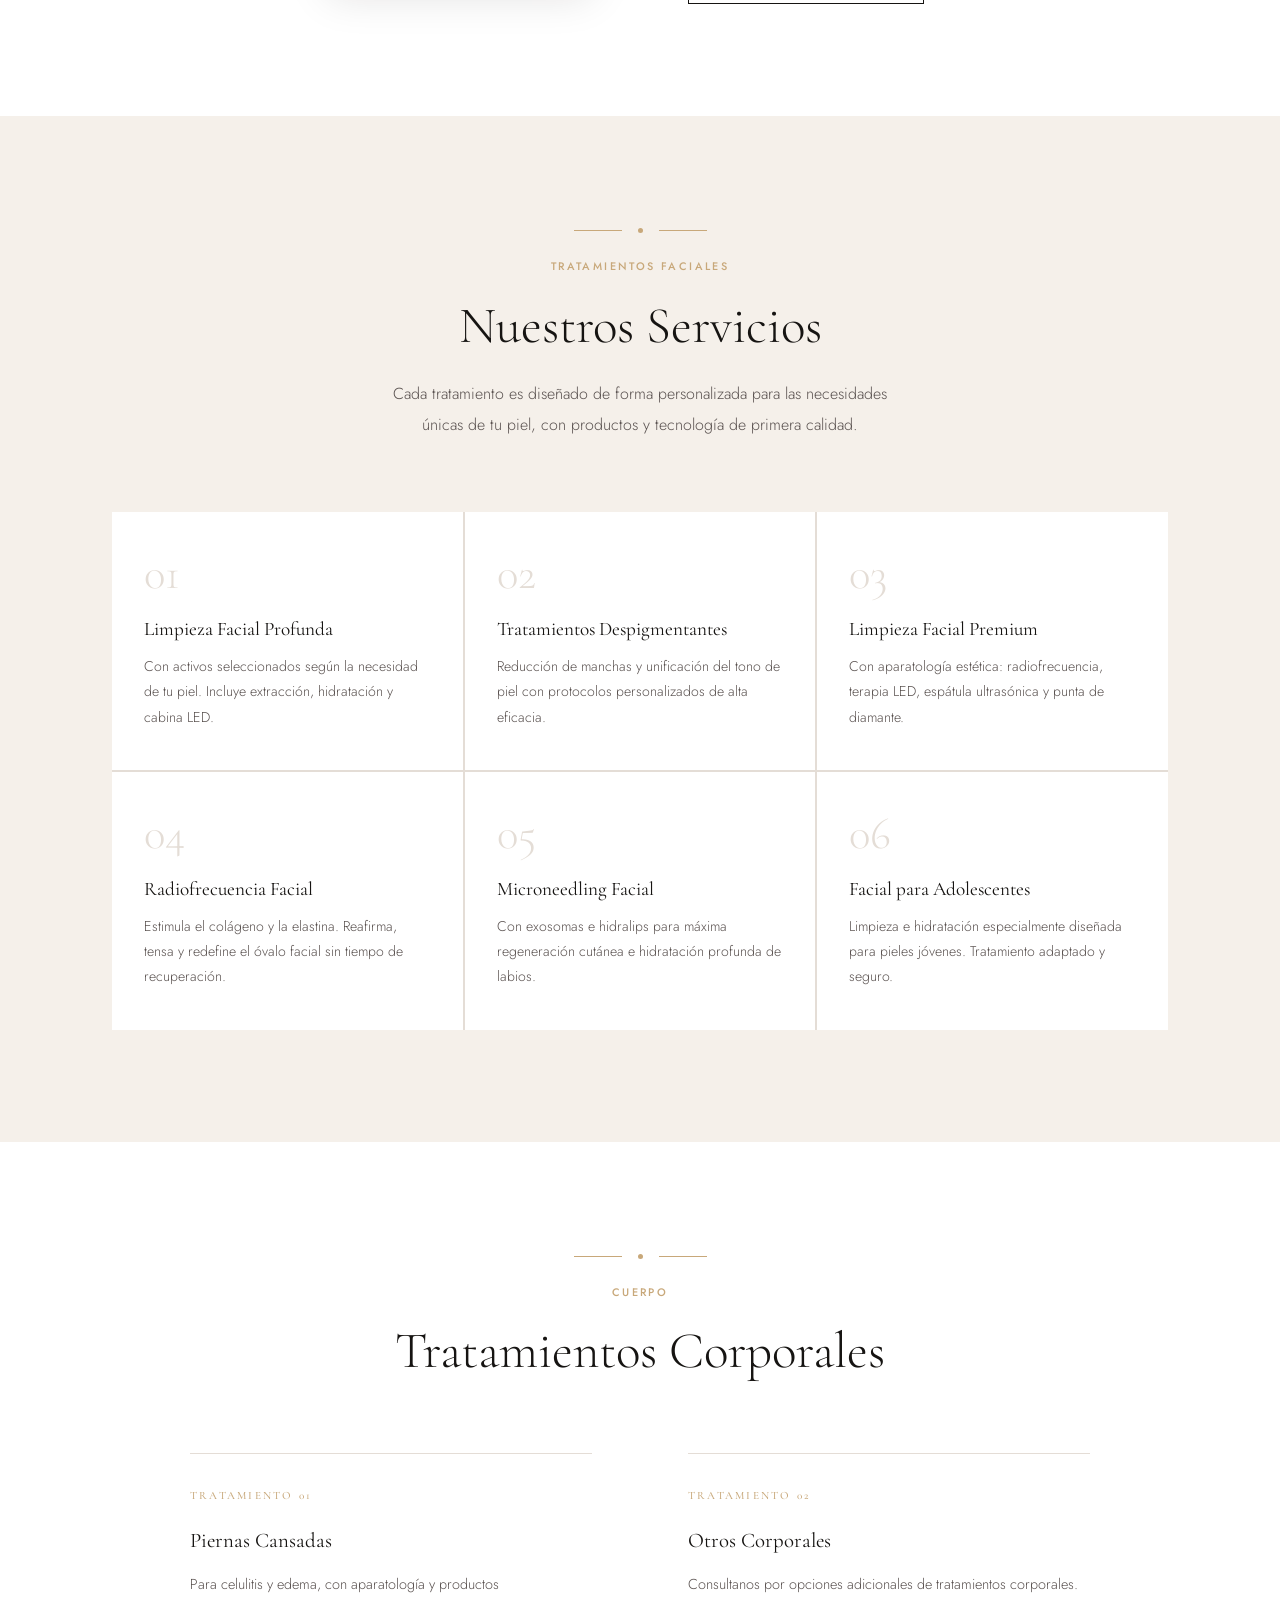
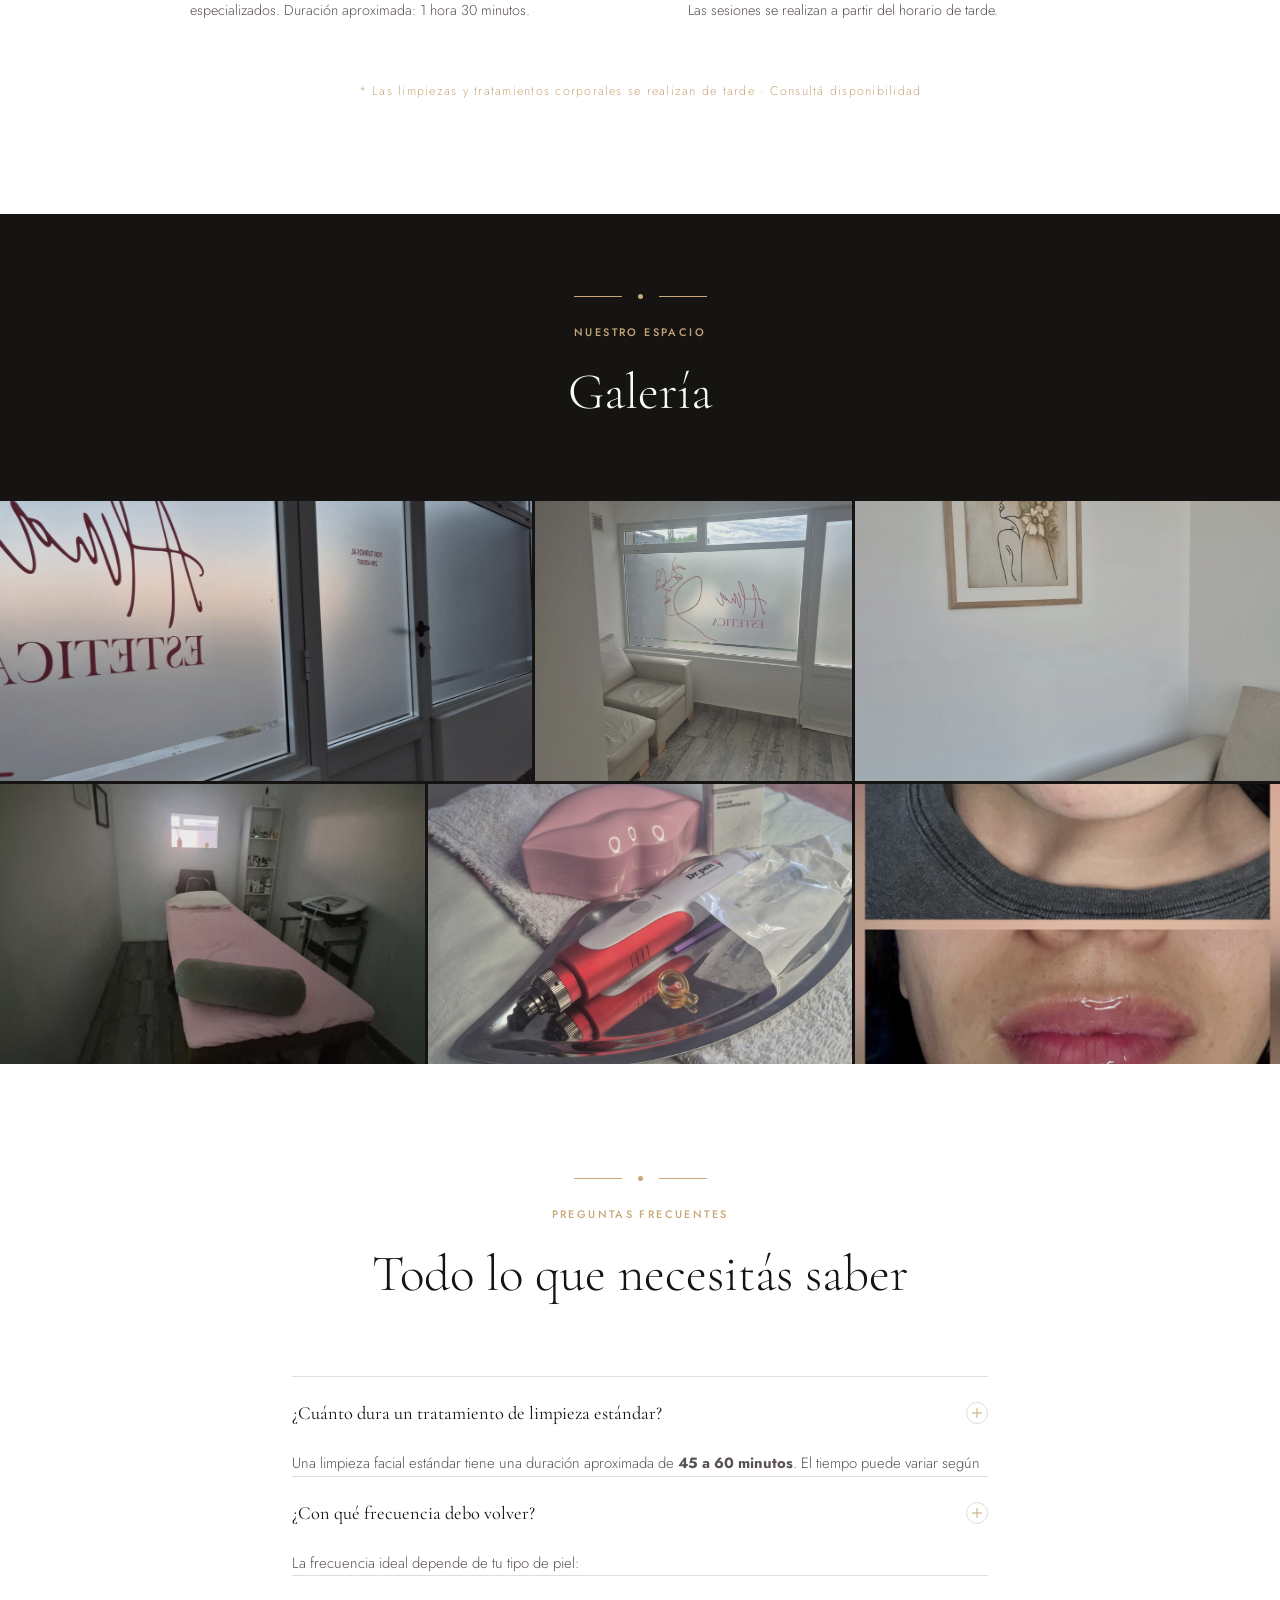
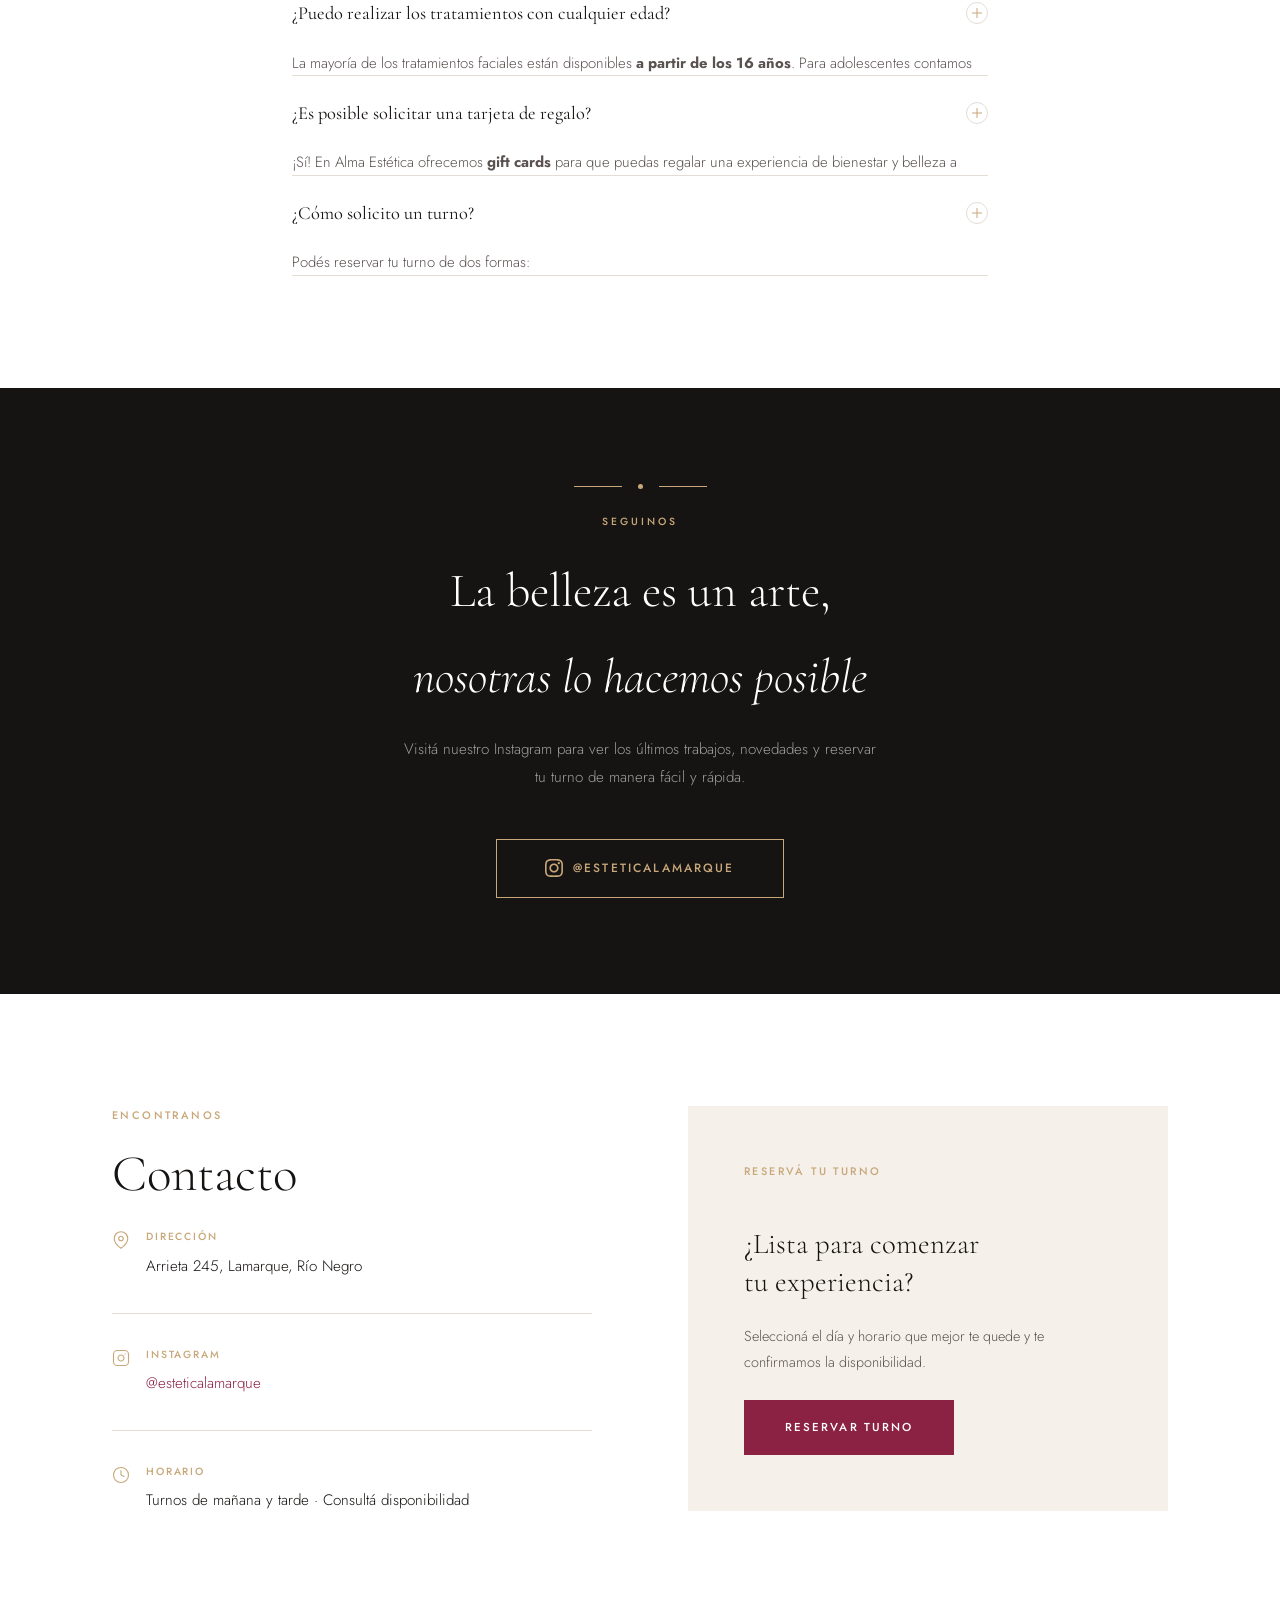
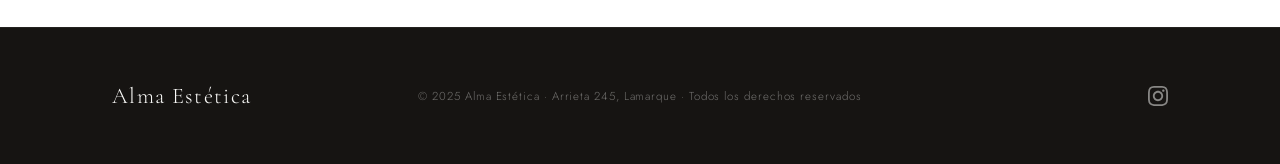
==== commit 3dcd3f65: "Agregar FAQ con acordeón y página de reserva de turnos con calendario" ====
--- a/index.html
+++ b/index.html
@@ -174,6 +174,92 @@
     </div>
   </section>
 
+  <!-- ═══════════════════════════ FAQ ═══════════════════════════ -->
+  <section class="section" id="faq">
+    <div class="container faq__container">
+      <div class="section__header--center">
+        <div class="ornament"><span class="ornament__dot"></span></div>
+        <span class="section__eyebrow">Preguntas frecuentes</span>
+        <h2 class="section__title">Todo lo que necesitás saber</h2>
+      </div>
+
+      <div class="faq__list">
+
+        <div class="faq__item">
+          <button class="faq__question" aria-expanded="false">
+            <span>¿Cuánto dura un tratamiento de limpieza estándar?</span>
+            <span class="faq__icon" aria-hidden="true"></span>
+          </button>
+          <div class="faq__answer">
+            <div class="faq__answer-inner">
+              <p>Una limpieza facial estándar tiene una duración aproximada de <strong>45 a 60 minutos</strong>. El tiempo puede variar según el tipo y condición de tu piel, y el protocolo elegido. En Alma Estética cada sesión se adapta a tus necesidades, por lo que te recomendamos reservar con tiempo suficiente para que la experiencia sea completa y sin apuros.</p>
+            </div>
+          </div>
+        </div>
+
+        <div class="faq__item">
+          <button class="faq__question" aria-expanded="false">
+            <span>¿Con qué frecuencia debo volver?</span>
+            <span class="faq__icon" aria-hidden="true"></span>
+          </button>
+          <div class="faq__answer">
+            <div class="faq__answer-inner">
+              <p>La frecuencia ideal depende de tu tipo de piel:</p>
+              <ul>
+                <li><strong>Piel grasa o con tendencia acneica:</strong> cada 4 a 6 semanas.</li>
+                <li><strong>Piel mixta o normal:</strong> cada 6 a 8 semanas.</li>
+                <li><strong>Piel seca o sensible:</strong> cada 2 meses aproximadamente.</li>
+              </ul>
+              <p>Para tratamientos más avanzados como radiofrecuencia o microneedling, la profesional te indicará el intervalo óptimo según tu evolución personal.</p>
+            </div>
+          </div>
+        </div>
+
+        <div class="faq__item">
+          <button class="faq__question" aria-expanded="false">
+            <span>¿Puedo realizar los tratamientos con cualquier edad?</span>
+            <span class="faq__icon" aria-hidden="true"></span>
+          </button>
+          <div class="faq__answer">
+            <div class="faq__answer-inner">
+              <p>La mayoría de los tratamientos faciales están disponibles <strong>a partir de los 16 años</strong>. Para adolescentes contamos con protocolos especialmente adaptados para pieles jóvenes, seguros y efectivos. Algunos procedimientos más avanzados pueden requerir una evaluación previa. Si tenés dudas sobre un tratamiento específico, no dudes en consultarnos antes de reservar.</p>
+            </div>
+          </div>
+        </div>
+
+        <div class="faq__item">
+          <button class="faq__question" aria-expanded="false">
+            <span>¿Es posible solicitar una tarjeta de regalo?</span>
+            <span class="faq__icon" aria-hidden="true"></span>
+          </button>
+          <div class="faq__answer">
+            <div class="faq__answer-inner">
+              <p>¡Sí! En Alma Estética ofrecemos <strong>gift cards</strong> para que puedas regalar una experiencia de bienestar y belleza a quien más querés. Es el regalo ideal para cumpleaños, fechas especiales o simplemente para consentir a alguien. Contactanos por Instagram <a href="https://www.instagram.com/esteticalamarque" target="_blank" rel="noopener noreferrer">@esteticalamarque</a> para coordinar el valor y los detalles.</p>
+            </div>
+          </div>
+        </div>
+
+        <div class="faq__item">
+          <button class="faq__question" aria-expanded="false">
+            <span>¿Cómo solicito un turno?</span>
+            <span class="faq__icon" aria-hidden="true"></span>
+          </button>
+          <div class="faq__answer">
+            <div class="faq__answer-inner">
+              <p>Podés reservar tu turno de dos formas:</p>
+              <ul>
+                <li>Usando el <a href="turnos.html"><strong>formulario de reservas</strong></a> en esta página: seleccionás el día y horario que mejor te quede y te confirmamos la disponibilidad a la brevedad.</li>
+                <li>Enviándonos un mensaje directo por Instagram a <a href="https://www.instagram.com/esteticalamarque" target="_blank" rel="noopener noreferrer">@esteticalamarque</a>.</li>
+              </ul>
+              <p>Trabajamos de lunes a viernes a partir de las 15:00 hs. Los turnos tienen una duración de 45 minutos.</p>
+            </div>
+          </div>
+        </div>
+
+      </div>
+    </div>
+  </section>
+
   <!-- ═══════════════════════════ CTA INSTAGRAM ═══════════════════════════ -->
   <section class="cta-instagram">
     <div class="container">
@@ -241,15 +327,8 @@
       <div class="contacto__cta-box">
         <span class="section__eyebrow">Reservá tu turno</span>
         <h3>¿Lista para comenzar<br>tu experiencia?</h3>
-        <p>Escribinos por Instagram y coordinamos el horario que mejor te quede.</p>
-        <a
-          href="https://www.instagram.com/esteticalamarque"
-          target="_blank"
-          rel="noopener noreferrer"
-          class="btn btn--primary"
-        >
-          Reservar turno
-        </a>
+        <p>Seleccioná el día y horario que mejor te quede y te confirmamos la disponibilidad.</p>
+        <a href="turnos.html" class="btn btn--primary">Reservar turno</a>
       </div>
     </div>
   </section>
@@ -273,5 +352,21 @@
     </div>
   </footer>
 
+  <script>
+    document.querySelectorAll('.faq__question').forEach(btn => {
+      btn.addEventListener('click', () => {
+        const item = btn.closest('.faq__item');
+        const isOpen = item.classList.contains('is-open');
+        document.querySelectorAll('.faq__item.is-open').forEach(el => {
+          el.classList.remove('is-open');
+          el.querySelector('.faq__question').setAttribute('aria-expanded', 'false');
+        });
+        if (!isOpen) {
+          item.classList.add('is-open');
+          btn.setAttribute('aria-expanded', 'true');
+        }
+      });
+    });
+  </script>
 </body>
 </html>
--- a/style.css
+++ b/style.css
@@ -617,6 +617,119 @@
 }
 
 /* ══════════════════════════════════════════════════════
+   FAQ — acordeón
+══════════════════════════════════════════════════════ */
+.faq__container { max-width: 760px; }
+
+.faq__list {
+  border-top: 1px solid var(--color-light);
+}
+
+.faq__item {
+  border-bottom: 1px solid var(--color-light);
+}
+
+.faq__question {
+  width: 100%;
+  display: flex;
+  align-items: center;
+  justify-content: space-between;
+  gap: 1.5rem;
+  padding: 1.6rem 0;
+  background: none;
+  border: none;
+  cursor: pointer;
+  text-align: left;
+  font-family: var(--font-serif);
+  font-size: 1.15rem;
+  font-weight: 400;
+  color: var(--color-dark);
+  transition: color var(--transition);
+}
+
+.faq__question:hover { color: var(--color-burgundy); }
+
+.faq__icon {
+  flex-shrink: 0;
+  width: 22px;
+  height: 22px;
+  border: 1px solid var(--color-light);
+  border-radius: 50%;
+  position: relative;
+  transition: border-color var(--transition), background var(--transition);
+}
+
+.faq__icon::before,
+.faq__icon::after {
+  content: '';
+  position: absolute;
+  background: var(--color-champagne);
+  transition: transform var(--transition), opacity var(--transition);
+}
+
+.faq__icon::before {
+  width: 10px; height: 1px;
+  top: 50%; left: 50%;
+  transform: translate(-50%, -50%);
+}
+
+.faq__icon::after {
+  width: 1px; height: 10px;
+  top: 50%; left: 50%;
+  transform: translate(-50%, -50%);
+}
+
+.faq__question[aria-expanded="true"] .faq__icon {
+  background: var(--color-champagne);
+  border-color: var(--color-champagne);
+}
+
+.faq__question[aria-expanded="true"] .faq__icon::before,
+.faq__question[aria-expanded="true"] .faq__icon::after {
+  background: var(--color-white);
+}
+
+.faq__question[aria-expanded="true"] .faq__icon::after {
+  opacity: 0;
+}
+
+.faq__answer {
+  display: grid;
+  grid-template-rows: 0fr;
+  transition: grid-template-rows 0.35s ease;
+}
+
+.faq__answer > p,
+.faq__answer > *:first-child { min-height: 0; }
+
+.faq__item.is-open .faq__answer {
+  grid-template-rows: 1fr;
+}
+
+.faq__answer-inner {
+  overflow: hidden;
+  padding-bottom: 1.6rem;
+  font-size: 0.93rem;
+  line-height: 1.85;
+  color: var(--color-medium);
+}
+
+.faq__answer-inner p + p { margin-top: 0.75rem; }
+
+.faq__answer-inner ul {
+  margin: 0.75rem 0;
+  padding-left: 1.25rem;
+}
+
+.faq__answer-inner li { margin-bottom: 0.4rem; }
+
+.faq__answer-inner a {
+  color: var(--color-burgundy);
+  text-decoration: underline;
+  text-underline-offset: 3px;
+}
+
+/* ══════════════════════════════════════════════════════
    FOOTER
 ══════════════════════════════════════════════════════ */
 .footer {
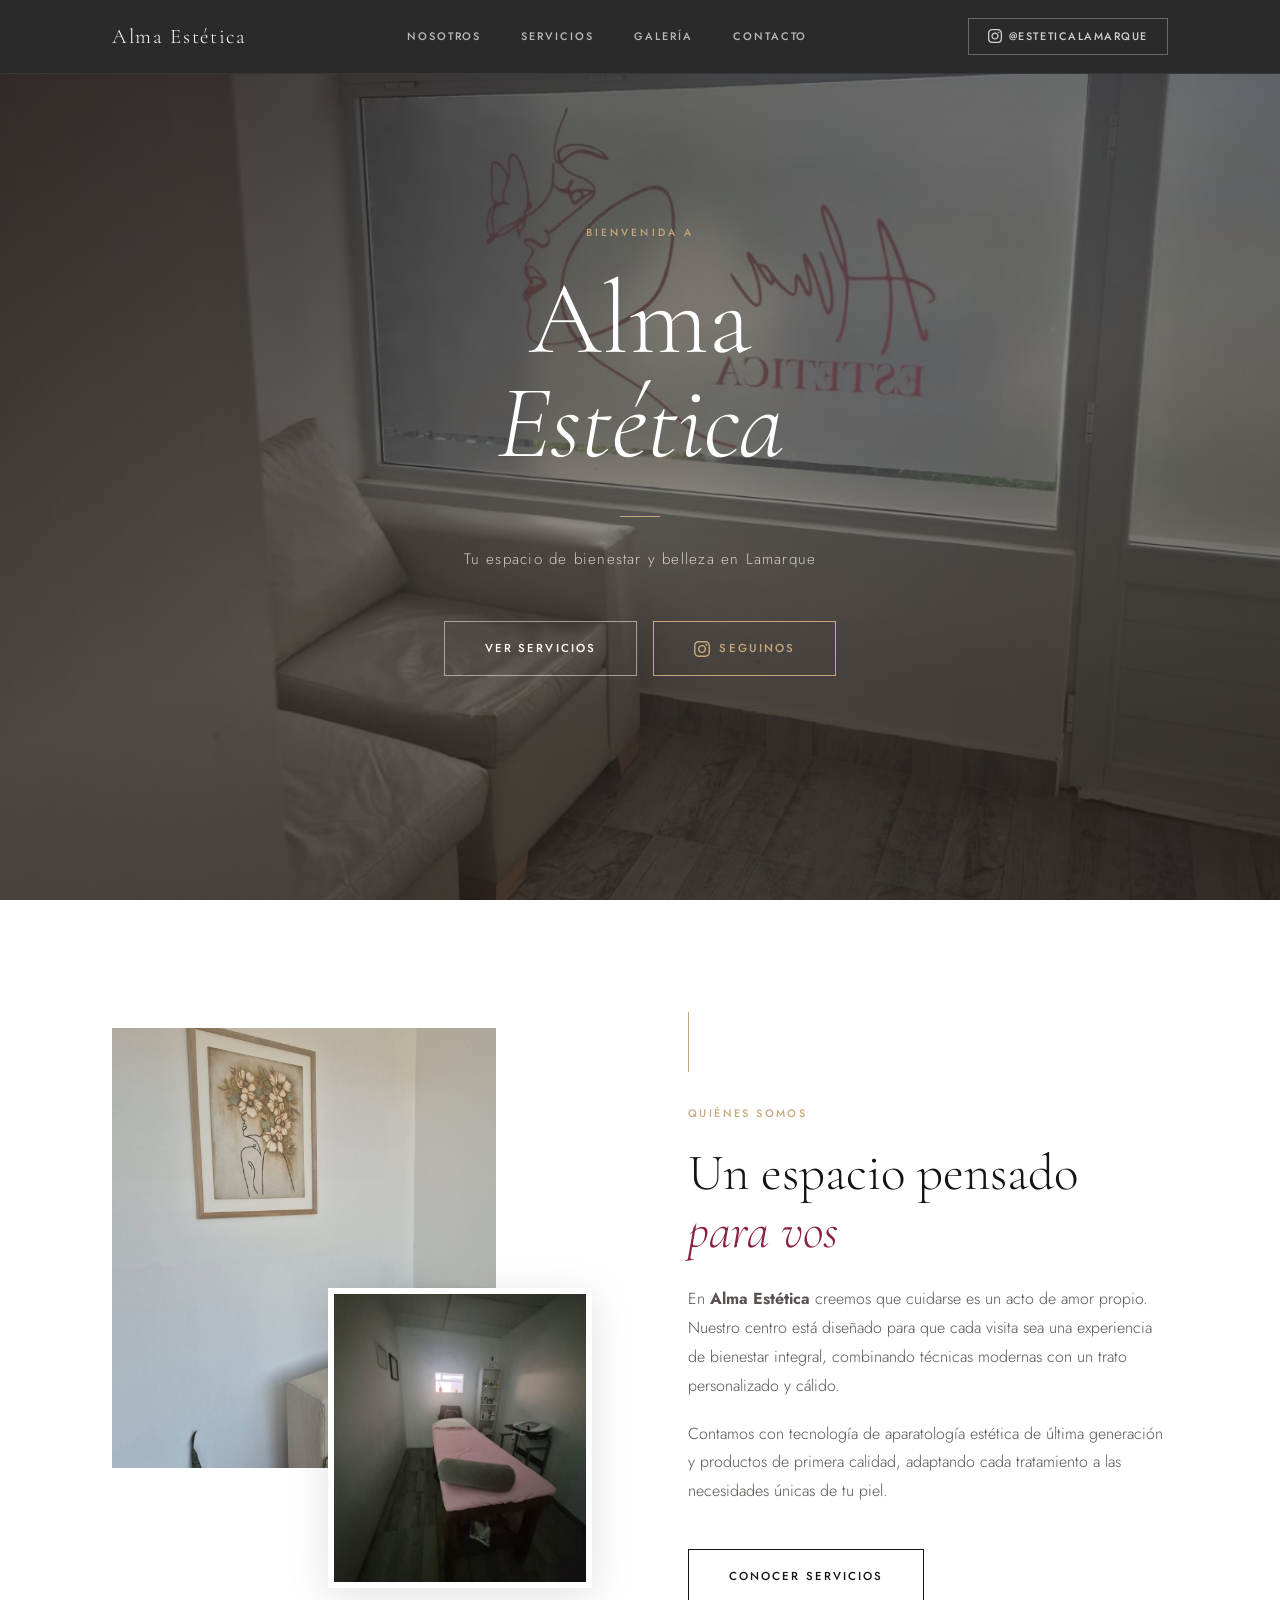
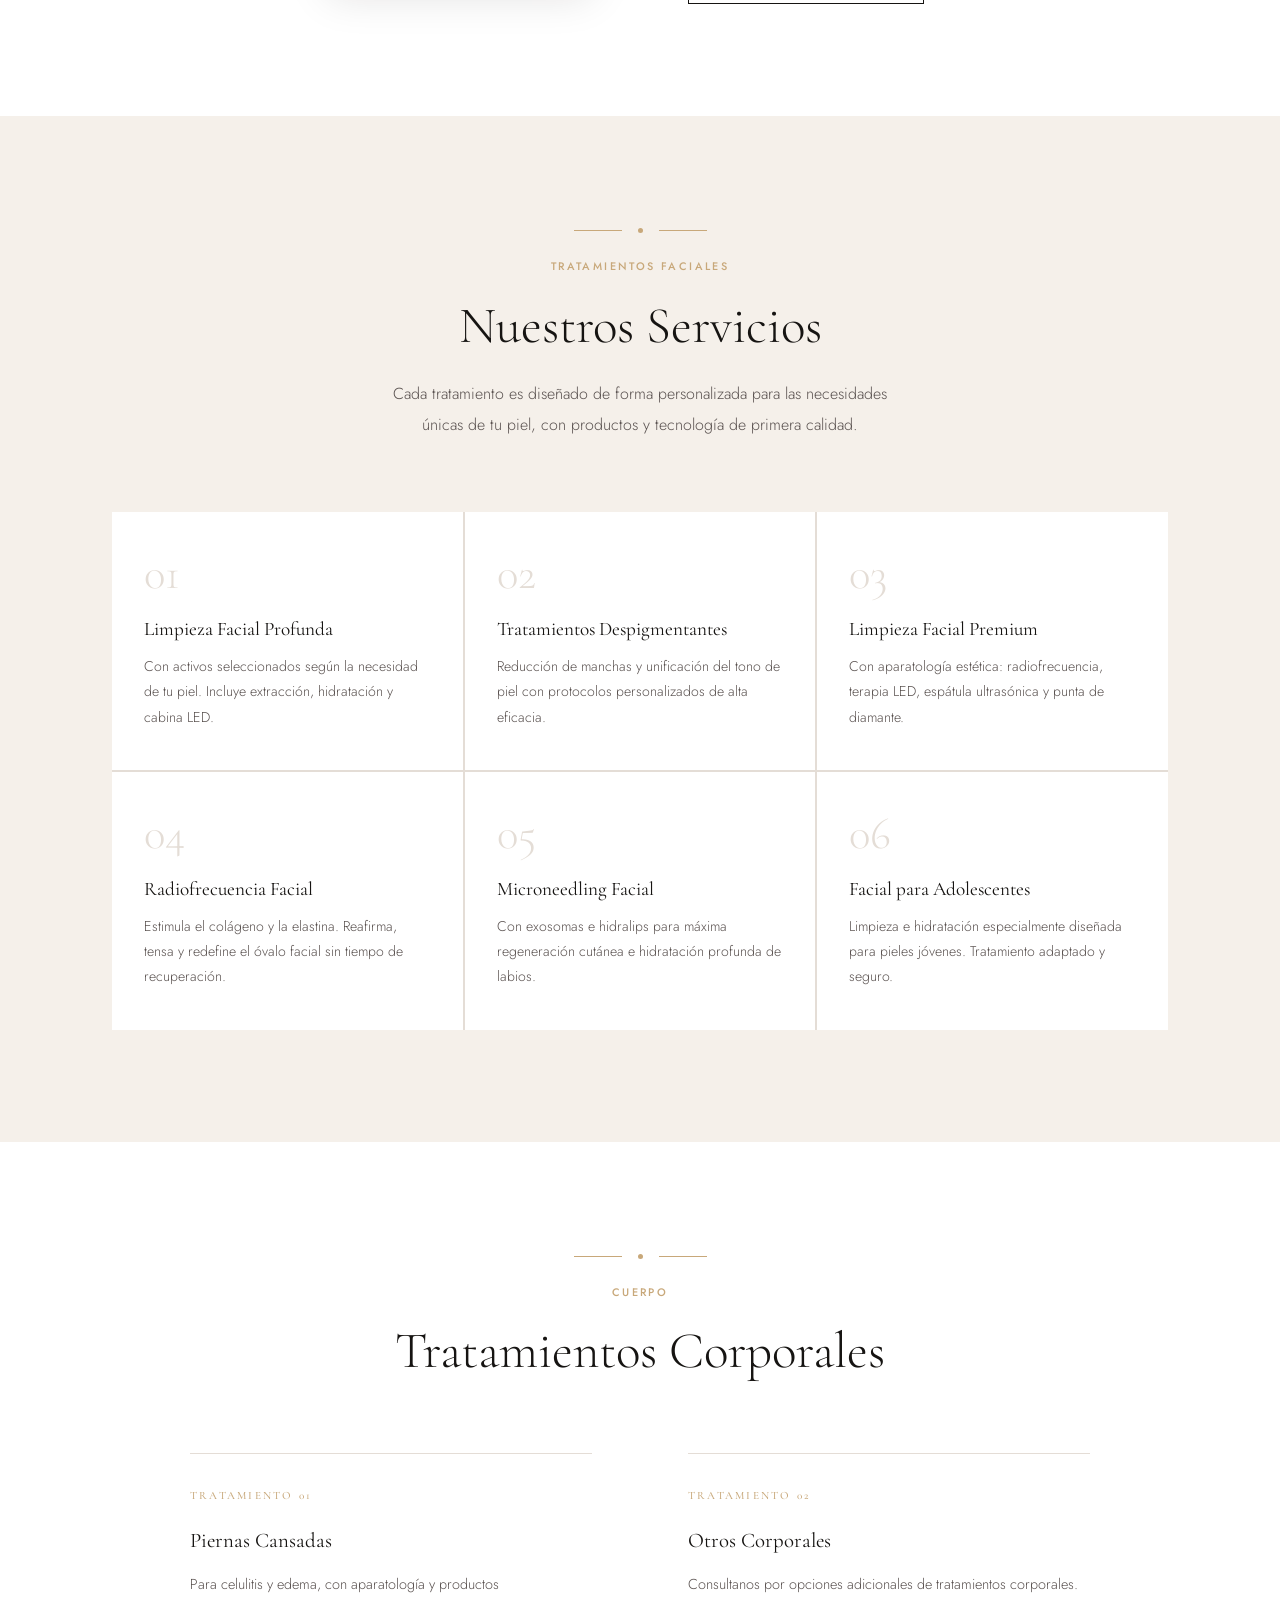
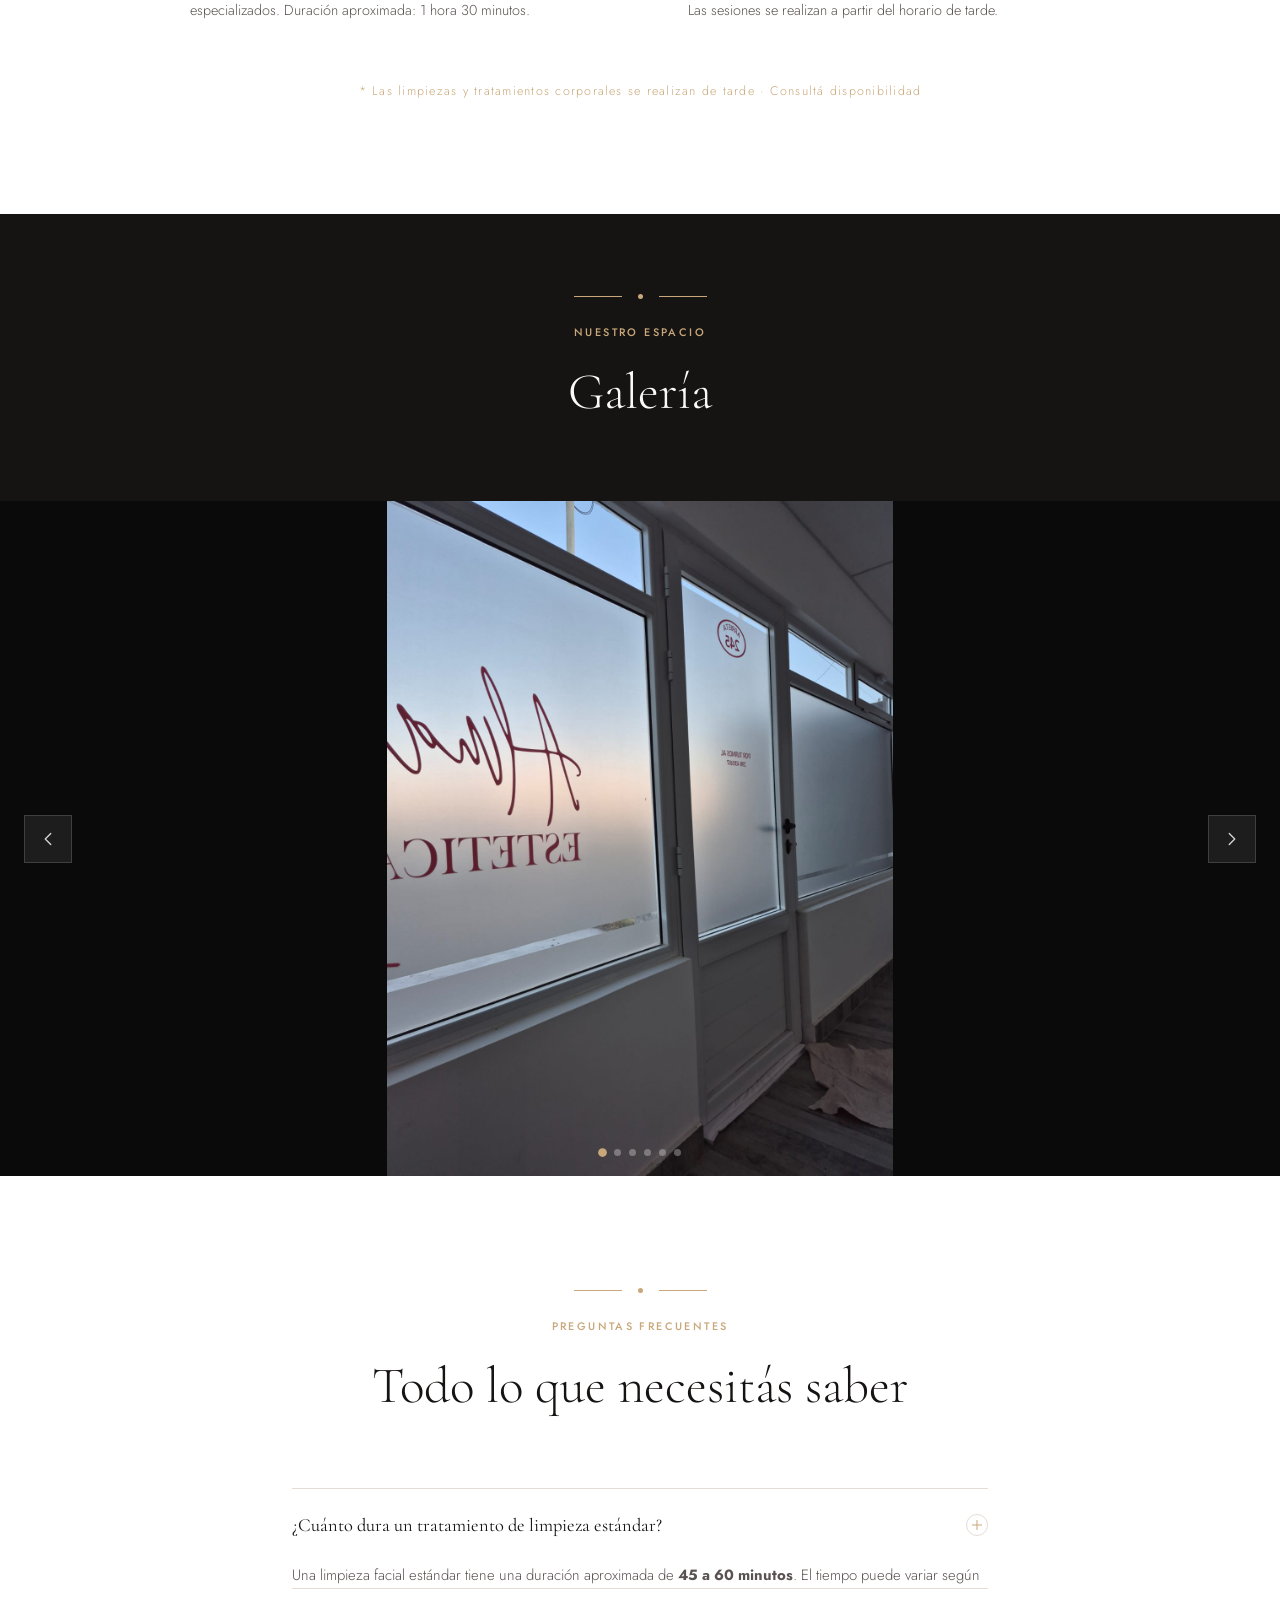
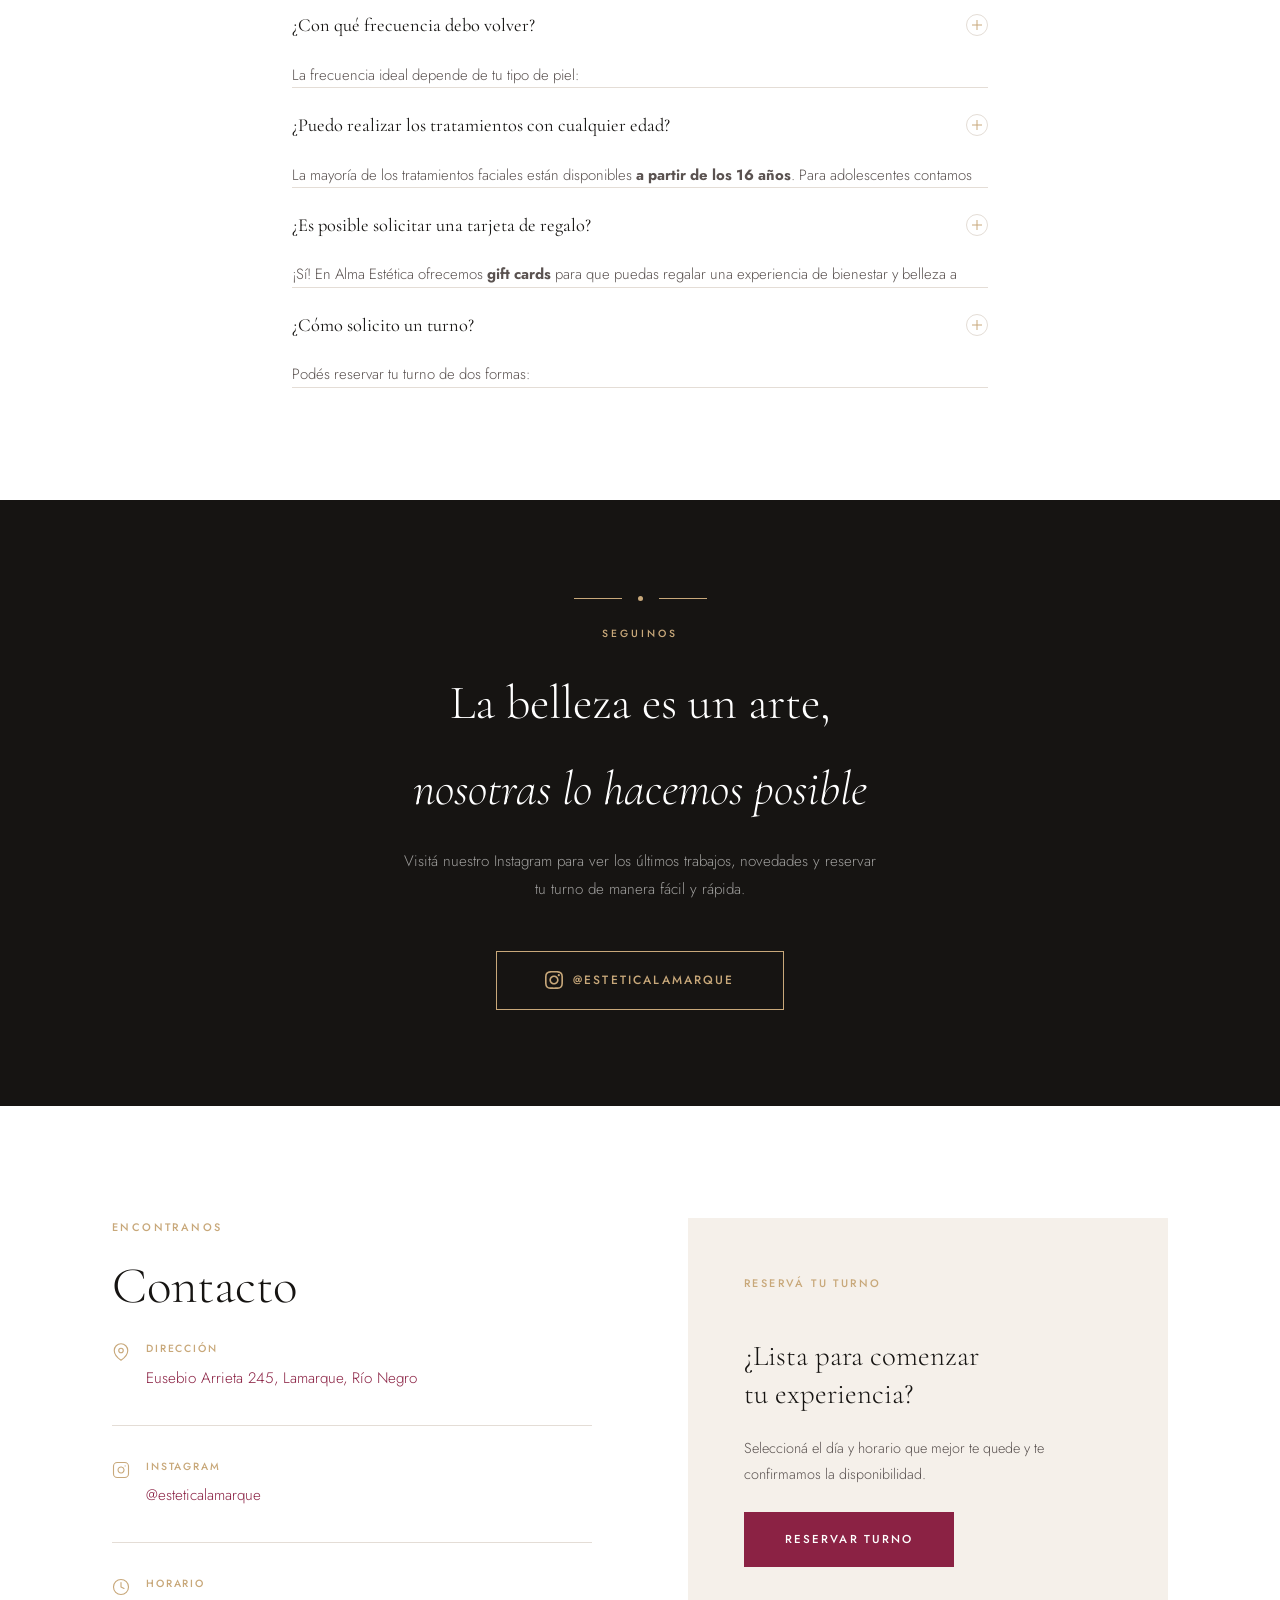
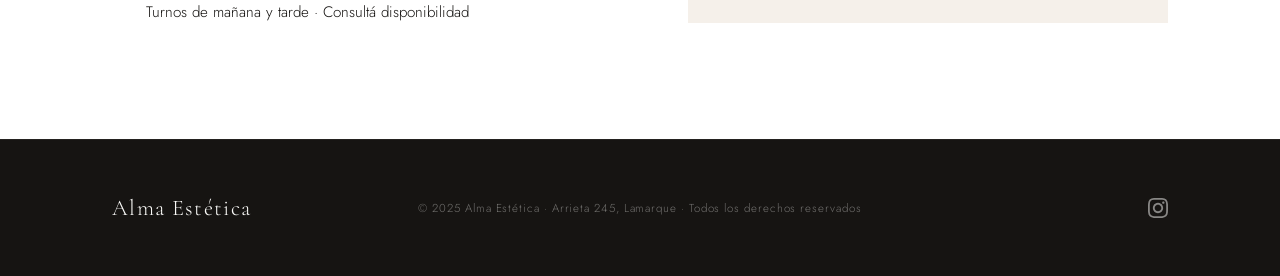
==== commit 372222ca: "Galería como carrusel con imágenes completas y link a Google Maps con coordenadas" ====
--- a/index.html
+++ b/index.html
@@ -163,13 +163,22 @@
         <span class="section__eyebrow">Nuestro espacio</span>
         <h2 class="section__title" style="color: var(--color-off-white);">Galería</h2>
       </div>
-      <div class="galeria__grid">
-        <img src="imagenes/06_images.jpeg" alt="Fachada de Alma Estética" class="galeria__img" />
-        <img src="imagenes/09_images.jpeg" alt="Sala de espera" class="galeria__img" />
-        <img src="imagenes/08_images.jpeg" alt="Decoración interior" class="galeria__img" />
-        <img src="imagenes/07_images.jpeg" alt="Sala de tratamientos" class="galeria__img" />
-        <img src="imagenes/10_images.jpeg" alt="Equipamiento" class="galeria__img" />
-        <img src="imagenes/05_images.jpeg" alt="Resultado de tratamiento" class="galeria__img" />
+      <div class="galeria-carousel" id="galeria-carousel">
+        <div class="galeria-carousel__track" id="galeria-track">
+          <div class="galeria-carousel__slide"><img src="imagenes/06_images.jpeg" alt="Fachada de Alma Estética" /></div>
+          <div class="galeria-carousel__slide"><img src="imagenes/09_images.jpeg" alt="Sala de espera" /></div>
+          <div class="galeria-carousel__slide"><img src="imagenes/08_images.jpeg" alt="Decoración interior" /></div>
+          <div class="galeria-carousel__slide"><img src="imagenes/07_images.jpeg" alt="Sala de tratamientos" /></div>
+          <div class="galeria-carousel__slide"><img src="imagenes/10_images.jpeg" alt="Equipamiento" /></div>
+          <div class="galeria-carousel__slide"><img src="imagenes/05_images.jpeg" alt="Resultado de tratamiento" /></div>
+        </div>
+        <button class="galeria-carousel__btn galeria-carousel__btn--prev" id="galeria-prev" aria-label="Anterior">
+          <svg xmlns="http://www.w3.org/2000/svg" width="22" height="22" viewBox="0 0 24 24" fill="none" stroke="currentColor" stroke-width="1.5" stroke-linecap="round" stroke-linejoin="round"><path d="M15 18l-6-6 6-6"/></svg>
+        </button>
+        <button class="galeria-carousel__btn galeria-carousel__btn--next" id="galeria-next" aria-label="Siguiente">
+          <svg xmlns="http://www.w3.org/2000/svg" width="22" height="22" viewBox="0 0 24 24" fill="none" stroke="currentColor" stroke-width="1.5" stroke-linecap="round" stroke-linejoin="round"><path d="M9 18l6-6-6-6"/></svg>
+        </button>
+        <div class="galeria-carousel__dots" id="galeria-dots"></div>
       </div>
     </div>
   </section>
@@ -296,7 +305,7 @@
           </svg>
           <div>
             <span class="contacto__item-label">Dirección</span>
-            <span class="contacto__item-value">Arrieta 245, Lamarque, Río Negro</span>
+            <a href="https://maps.google.com/?q=-39.413806,-65.700389" target="_blank" rel="noopener noreferrer" class="contacto__item-value">Eusebio Arrieta 245, Lamarque, Río Negro</a>
           </div>
         </div>
 
@@ -351,6 +360,42 @@
       </a>
     </div>
   </footer>
+
+  <script>
+    // ── Carrusel galería ─────────────────────────────────
+    (function () {
+      const track  = document.getElementById('galeria-track');
+      const slides = track.querySelectorAll('.galeria-carousel__slide');
+      const dotsWrap = document.getElementById('galeria-dots');
+      let current = 0;
+
+      slides.forEach((_, i) => {
+        const d = document.createElement('button');
+        d.className = 'galeria-dot' + (i === 0 ? ' is-active' : '');
+        d.setAttribute('aria-label', `Imagen ${i + 1}`);
+        d.addEventListener('click', () => goTo(i));
+        dotsWrap.appendChild(d);
+      });
+
+      function goTo(n) {
+        current = (n + slides.length) % slides.length;
+        track.style.transform = `translateX(-${current * 100}%)`;
+        dotsWrap.querySelectorAll('.galeria-dot').forEach((d, i) =>
+          d.classList.toggle('is-active', i === current));
+      }
+
+      document.getElementById('galeria-prev').addEventListener('click', () => goTo(current - 1));
+      document.getElementById('galeria-next').addEventListener('click', () => goTo(current + 1));
+
+      // Swipe táctil
+      let startX = 0;
+      track.addEventListener('touchstart', e => { startX = e.touches[0].clientX; }, { passive: true });
+      track.addEventListener('touchend',   e => {
+        const diff = startX - e.changedTouches[0].clientX;
+        if (Math.abs(diff) > 50) goTo(current + (diff > 0 ? 1 : -1));
+      });
+    })();
+  </script>
 
   <script>
     document.querySelectorAll('.faq__question').forEach(btn => {
--- a/style.css
+++ b/style.css
@@ -617,6 +617,86 @@
 }
 
 /* ══════════════════════════════════════════════════════
+   GALERÍA — carrusel
+══════════════════════════════════════════════════════ */
+.galeria-carousel {
+  position: relative;
+  overflow: hidden;
+  background: #0a0a0a;
+}
+
+.galeria-carousel__track {
+  display: flex;
+  transition: transform 0.55s cubic-bezier(0.4, 0, 0.2, 1);
+}
+
+.galeria-carousel__slide {
+  flex-shrink: 0;
+  width: 100%;
+  display: flex;
+  align-items: center;
+  justify-content: center;
+  height: 75vh;
+  min-height: 400px;
+}
+
+.galeria-carousel__slide img {
+  width: 100%;
+  height: 100%;
+  object-fit: contain;
+  display: block;
+}
+
+.galeria-carousel__btn {
+  position: absolute;
+  top: 50%;
+  transform: translateY(-50%);
+  width: 48px;
+  height: 48px;
+  background: rgba(255,255,255,0.08);
+  border: 1px solid rgba(255,255,255,0.15);
+  color: rgba(255,255,255,0.8);
+  cursor: pointer;
+  display: flex;
+  align-items: center;
+  justify-content: center;
+  transition: var(--transition);
+  z-index: 10;
+}
+.galeria-carousel__btn:hover {
+  background: var(--color-champagne);
+  border-color: var(--color-champagne);
+  color: var(--color-dark);
+}
+.galeria-carousel__btn--prev { left: 1.5rem; }
+.galeria-carousel__btn--next { right: 1.5rem; }
+
+.galeria-carousel__dots {
+  position: absolute;
+  bottom: 1.25rem;
+  left: 50%;
+  transform: translateX(-50%);
+  display: flex;
+  gap: 0.5rem;
+  z-index: 10;
+}
+
+.galeria-dot {
+  width: 7px;
+  height: 7px;
+  border-radius: 50%;
+  background: rgba(255,255,255,0.3);
+  border: none;
+  cursor: pointer;
+  padding: 0;
+  transition: var(--transition);
+}
+.galeria-dot.is-active {
+  background: var(--color-champagne);
+  transform: scale(1.25);
+}
+
+/* ══════════════════════════════════════════════════════
    FAQ — acordeón
 ══════════════════════════════════════════════════════ */
 .faq__container { max-width: 760px; }
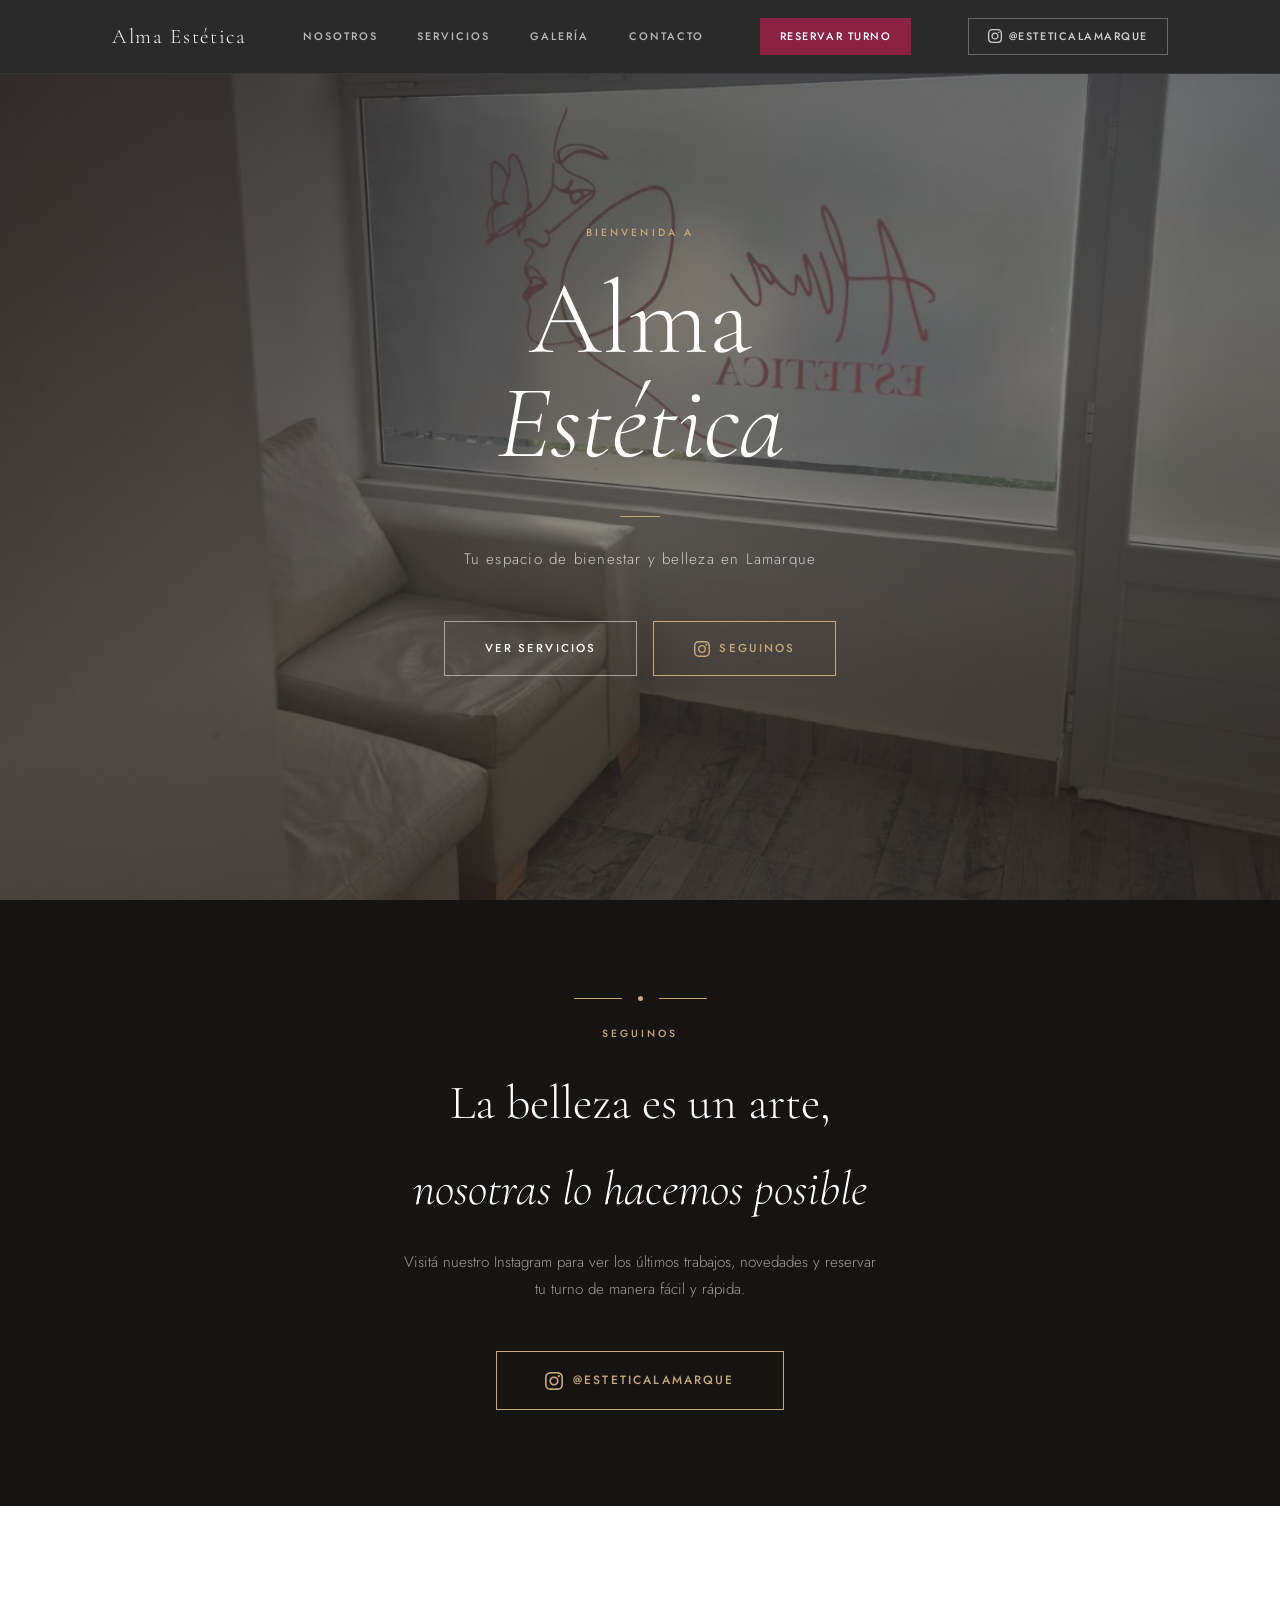
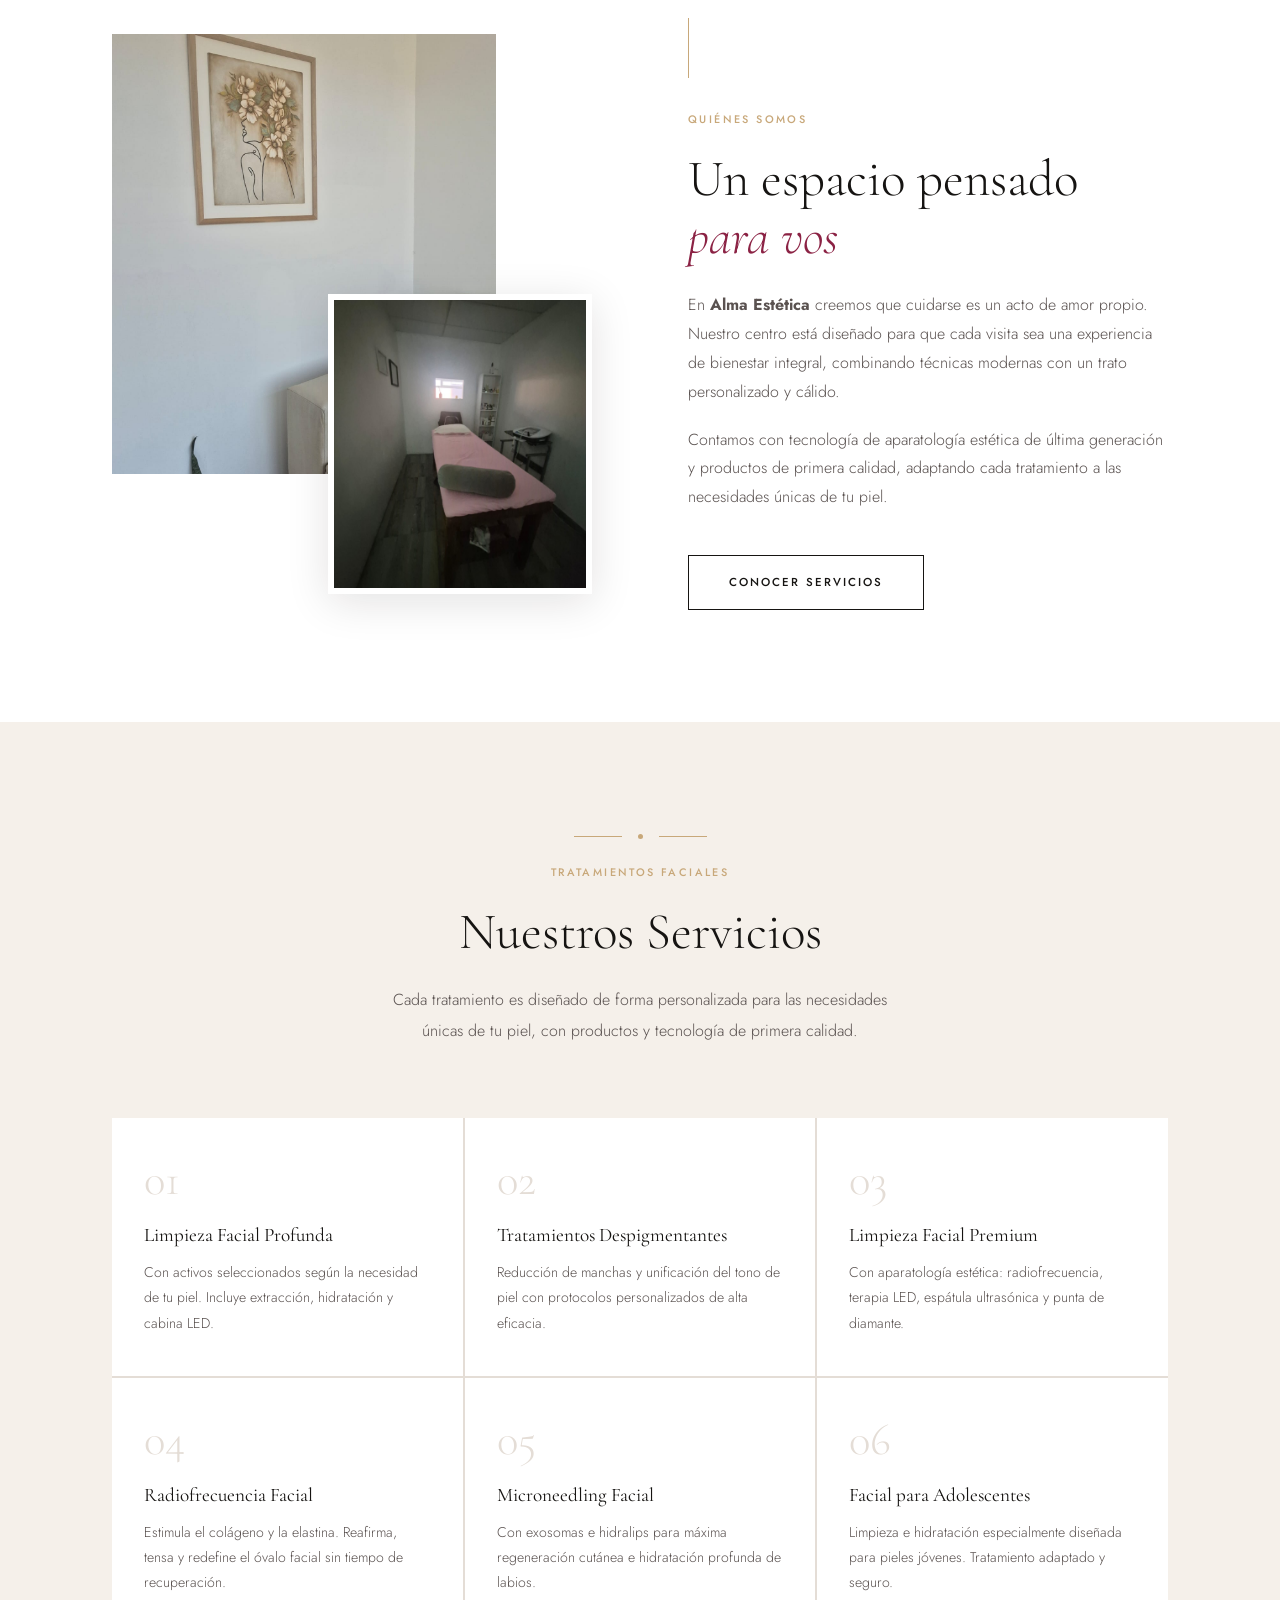
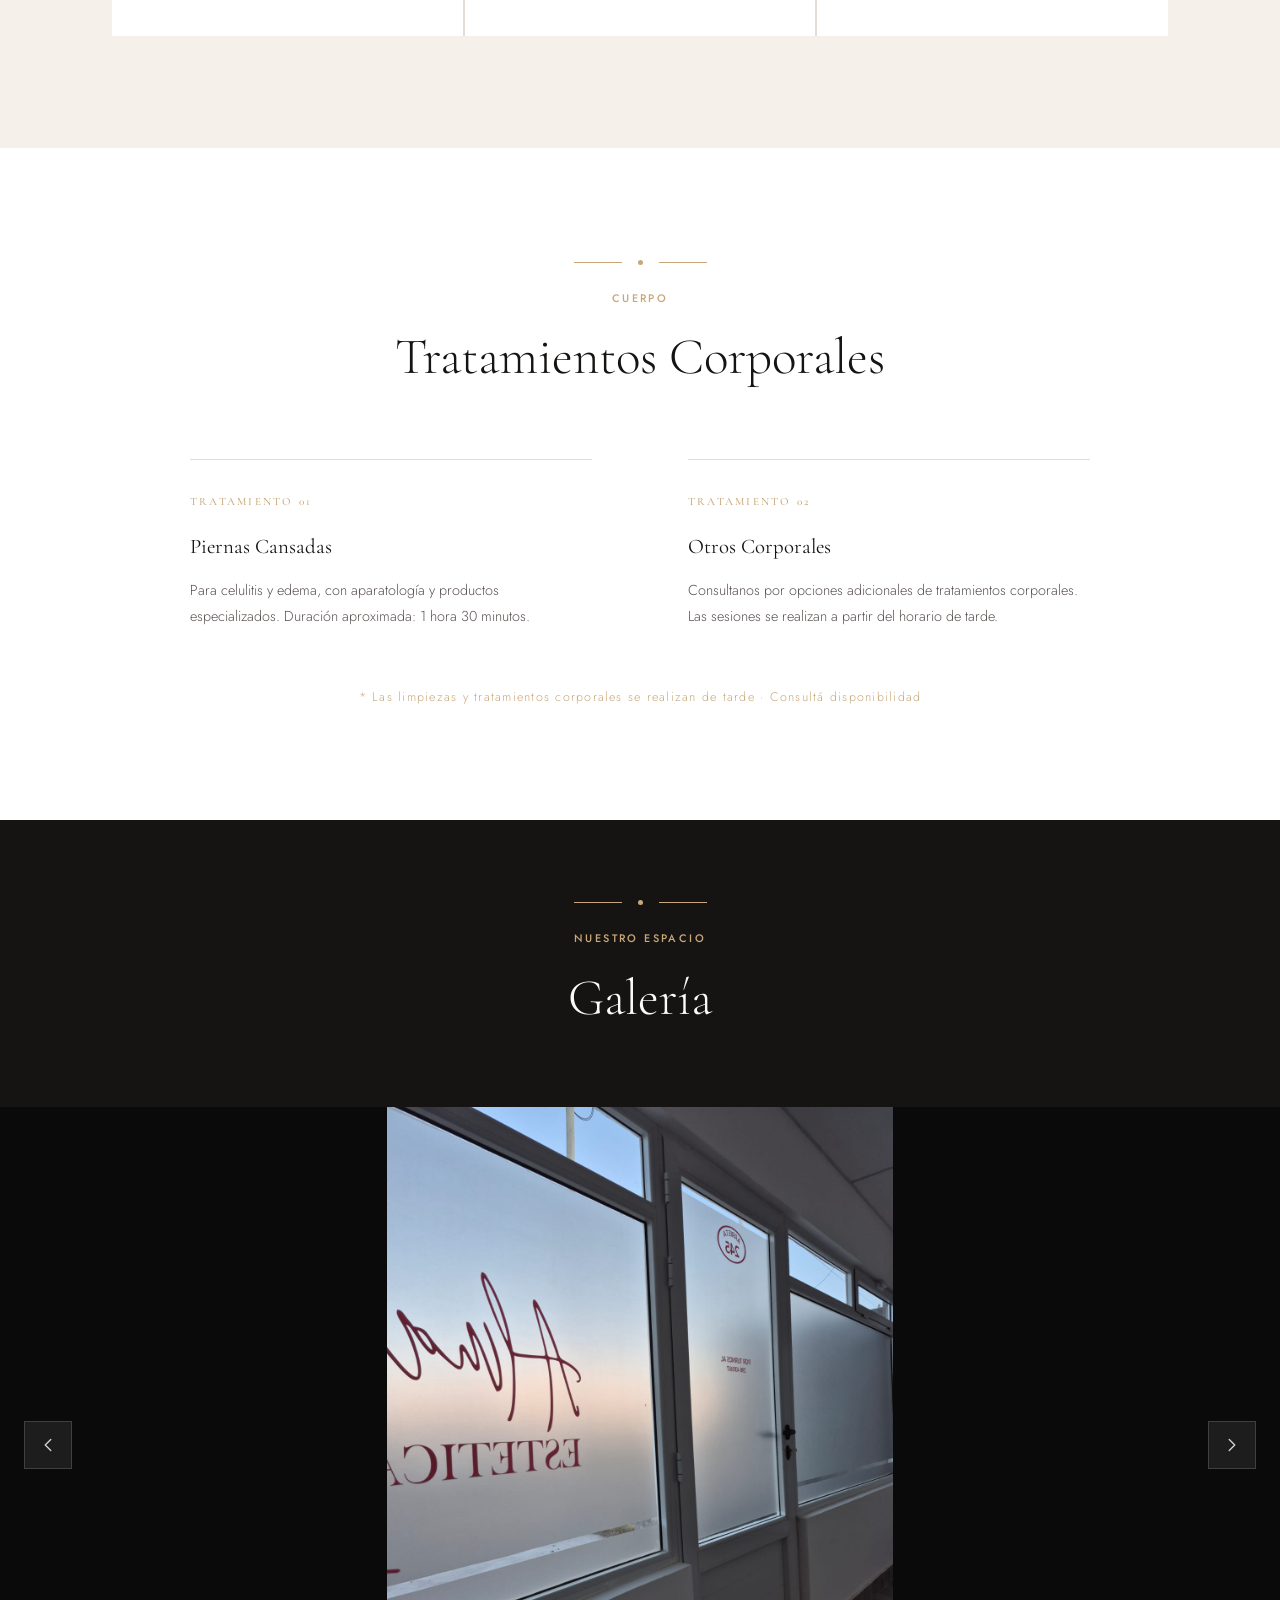
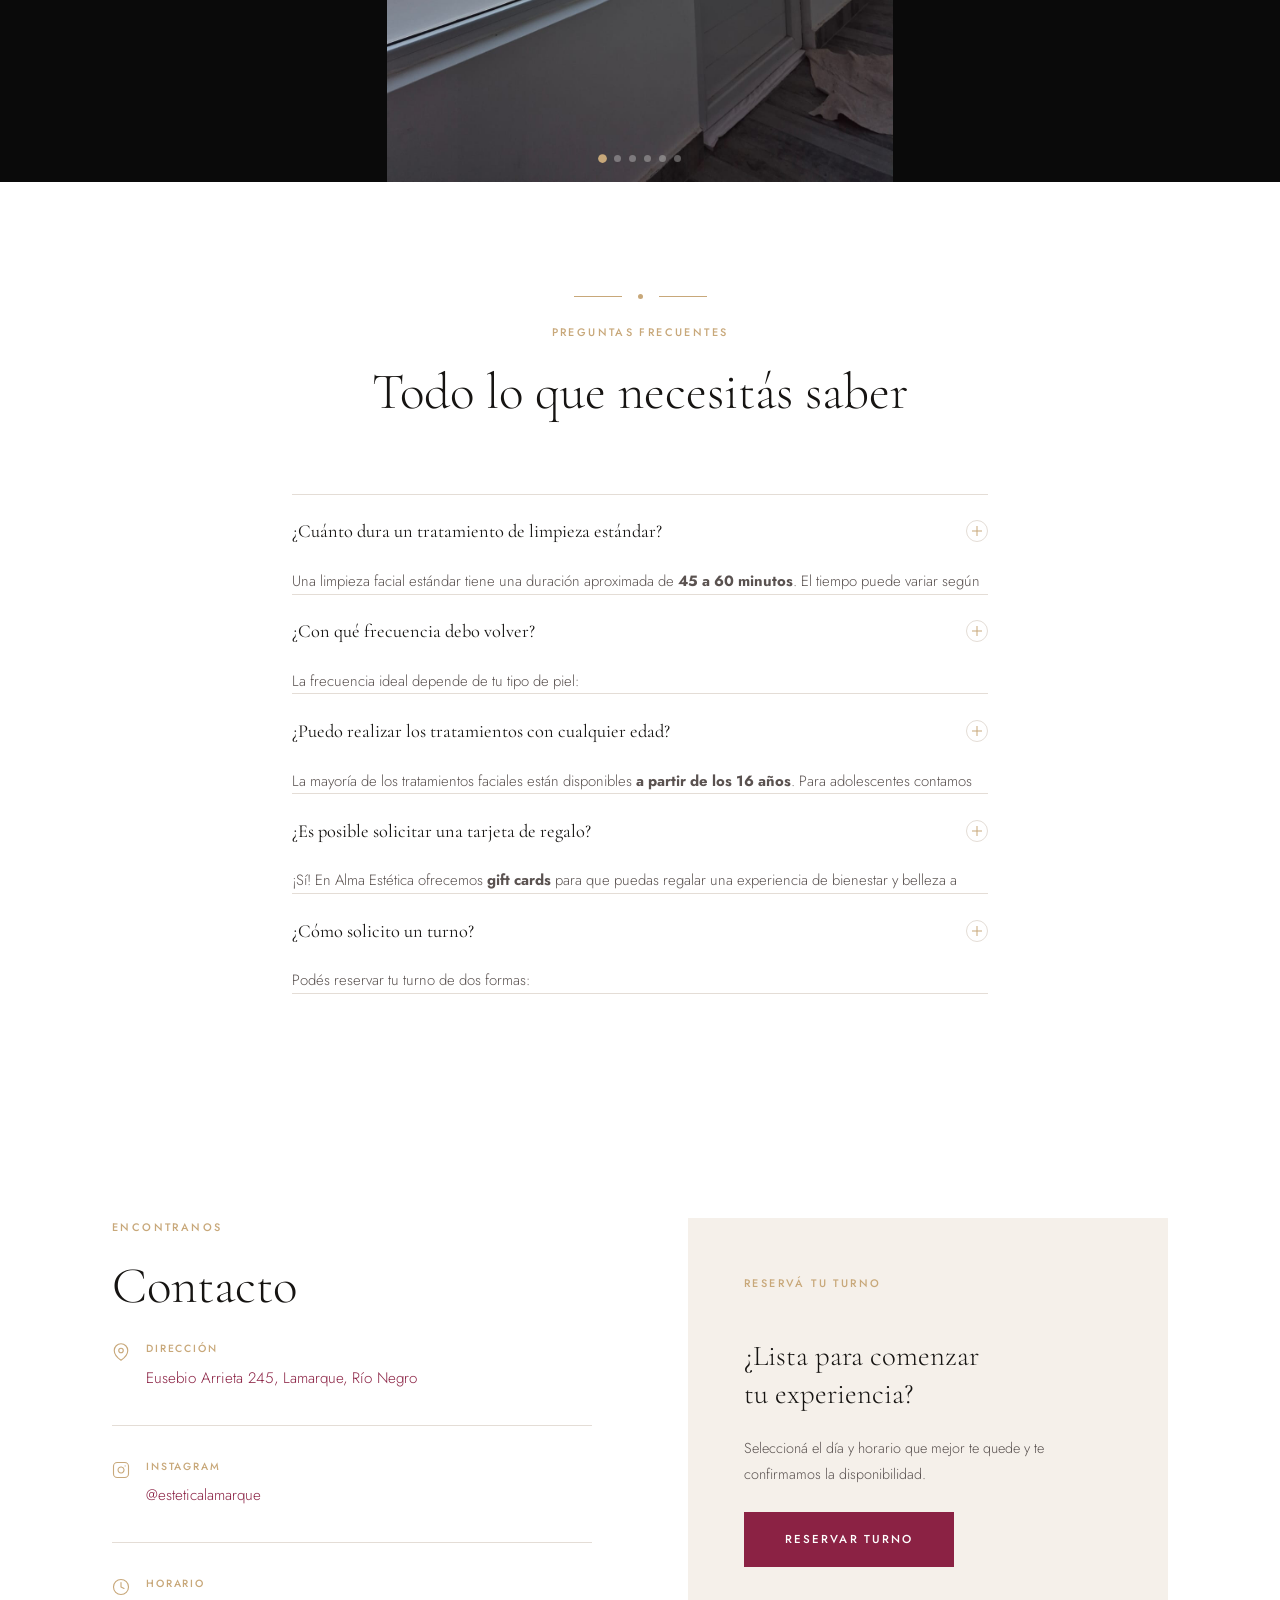
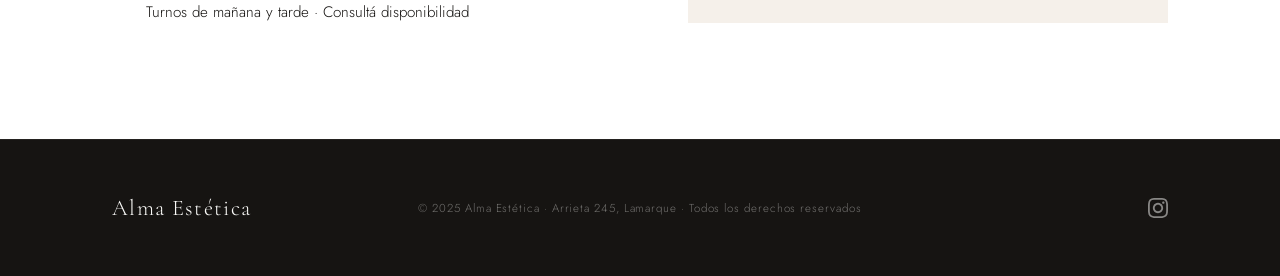
==== commit f9288509: "Mover CTA al inicio, agregar botón Reservar turno en navbar" ====
--- a/index.html
+++ b/index.html
@@ -21,6 +21,7 @@
         <a href="#galeria">Galería</a>
         <a href="#contacto">Contacto</a>
       </nav>
+      <a href="turnos.html" class="btn--nav-turno">Reservar turno</a>
       <a
         href="https://www.instagram.com/esteticalamarque"
         target="_blank"
@@ -63,212 +64,6 @@
     </div>
   </section>
 
-  <!-- ═══════════════════════════ NOSOTROS ═══════════════════════════ -->
-  <section class="nosotros section" id="nosotros">
-    <div class="container nosotros__grid">
-      <div class="nosotros__images">
-        <img src="imagenes/08_images.jpeg" alt="Interior de Alma Estética" class="nosotros__img nosotros__img--main" />
-        <img src="imagenes/07_images.jpeg" alt="Sala de tratamientos" class="nosotros__img nosotros__img--secondary" />
-      </div>
-      <div class="nosotros__text">
-        <span class="section__eyebrow">Quiénes somos</span>
-        <h2 class="section__title">Un espacio pensado<br><em>para vos</em></h2>
-        <p>En <strong>Alma Estética</strong> creemos que cuidarse es un acto de amor propio. Nuestro centro está diseñado para que cada visita sea una experiencia de bienestar integral, combinando técnicas modernas con un trato personalizado y cálido.</p>
-        <p>Contamos con tecnología de aparatología estética de última generación y productos de primera calidad, adaptando cada tratamiento a las necesidades únicas de tu piel.</p>
-        <a href="#servicios" class="btn btn--outline">Conocer servicios</a>
-      </div>
-    </div>
-  </section>
-
-  <!-- ═══════════════════════════ SERVICIOS FACIALES ═══════════════════════════ -->
-  <section class="section section--cream" id="servicios">
-    <div class="container">
-      <div class="section__header--center">
-        <div class="ornament"><span class="ornament__dot"></span></div>
-        <span class="section__eyebrow">Tratamientos faciales</span>
-        <h2 class="section__title">Nuestros Servicios</h2>
-        <p class="section__body">Cada tratamiento es diseñado de forma personalizada para las necesidades únicas de tu piel, con productos y tecnología de primera calidad.</p>
-      </div>
-
-      <div class="cards">
-        <div class="card">
-          <div class="card__num">01</div>
-          <h3 class="card__title">Limpieza Facial Profunda</h3>
-          <p class="card__text">Con activos seleccionados según la necesidad de tu piel. Incluye extracción, hidratación y cabina LED.</p>
-        </div>
-        <div class="card">
-          <div class="card__num">02</div>
-          <h3 class="card__title">Tratamientos Despigmentantes</h3>
-          <p class="card__text">Reducción de manchas y unificación del tono de piel con protocolos personalizados de alta eficacia.</p>
-        </div>
-        <div class="card">
-          <div class="card__num">03</div>
-          <h3 class="card__title">Limpieza Facial Premium</h3>
-          <p class="card__text">Con aparatología estética: radiofrecuencia, terapia LED, espátula ultrasónica y punta de diamante.</p>
-        </div>
-        <div class="card">
-          <div class="card__num">04</div>
-          <h3 class="card__title">Radiofrecuencia Facial</h3>
-          <p class="card__text">Estimula el colágeno y la elastina. Reafirma, tensa y redefine el óvalo facial sin tiempo de recuperación.</p>
-        </div>
-        <div class="card">
-          <div class="card__num">05</div>
-          <h3 class="card__title">Microneedling Facial</h3>
-          <p class="card__text">Con exosomas e hidralips para máxima regeneración cutánea e hidratación profunda de labios.</p>
-        </div>
-        <div class="card">
-          <div class="card__num">06</div>
-          <h3 class="card__title">Facial para Adolescentes</h3>
-          <p class="card__text">Limpieza e hidratación especialmente diseñada para pieles jóvenes. Tratamiento adaptado y seguro.</p>
-        </div>
-      </div>
-    </div>
-  </section>
-
-  <!-- ═══════════════════════════ CORPORALES ═══════════════════════════ -->
-  <section class="section" id="corporales">
-    <div class="container">
-      <div class="section__header--center">
-        <div class="ornament"><span class="ornament__dot"></span></div>
-        <span class="section__eyebrow">Cuerpo</span>
-        <h2 class="section__title">Tratamientos Corporales</h2>
-      </div>
-
-      <div class="corporales__list">
-        <div class="corporales__item">
-          <div class="corporales__num">Tratamiento 01</div>
-          <div class="corporales__info">
-            <h3>Piernas Cansadas</h3>
-            <p>Para celulitis y edema, con aparatología y productos especializados. Duración aproximada: 1 hora 30 minutos.</p>
-          </div>
-        </div>
-        <div class="corporales__item">
-          <div class="corporales__num">Tratamiento 02</div>
-          <div class="corporales__info">
-            <h3>Otros Corporales</h3>
-            <p>Consultanos por opciones adicionales de tratamientos corporales. Las sesiones se realizan a partir del horario de tarde.</p>
-          </div>
-        </div>
-      </div>
-
-      <p class="corporales__nota">* Las limpiezas y tratamientos corporales se realizan de tarde · Consultá disponibilidad</p>
-    </div>
-  </section>
-
-  <!-- ═══════════════════════════ GALERÍA ═══════════════════════════ -->
-  <section class="section section--dark" id="galeria" style="padding-block: 0; overflow: hidden;">
-    <div class="container" style="max-width: 100%; padding: 0;">
-      <div style="text-align:center; padding: 5rem 2rem 3.5rem;">
-        <div class="ornament" style="--ornament-color: var(--color-champagne)"><span class="ornament__dot"></span></div>
-        <span class="section__eyebrow">Nuestro espacio</span>
-        <h2 class="section__title" style="color: var(--color-off-white);">Galería</h2>
-      </div>
-      <div class="galeria-carousel" id="galeria-carousel">
-        <div class="galeria-carousel__track" id="galeria-track">
-          <div class="galeria-carousel__slide"><img src="imagenes/06_images.jpeg" alt="Fachada de Alma Estética" /></div>
-          <div class="galeria-carousel__slide"><img src="imagenes/09_images.jpeg" alt="Sala de espera" /></div>
-          <div class="galeria-carousel__slide"><img src="imagenes/08_images.jpeg" alt="Decoración interior" /></div>
-          <div class="galeria-carousel__slide"><img src="imagenes/07_images.jpeg" alt="Sala de tratamientos" /></div>
-          <div class="galeria-carousel__slide"><img src="imagenes/10_images.jpeg" alt="Equipamiento" /></div>
-          <div class="galeria-carousel__slide"><img src="imagenes/05_images.jpeg" alt="Resultado de tratamiento" /></div>
-        </div>
-        <button class="galeria-carousel__btn galeria-carousel__btn--prev" id="galeria-prev" aria-label="Anterior">
-          <svg xmlns="http://www.w3.org/2000/svg" width="22" height="22" viewBox="0 0 24 24" fill="none" stroke="currentColor" stroke-width="1.5" stroke-linecap="round" stroke-linejoin="round"><path d="M15 18l-6-6 6-6"/></svg>
-        </button>
-        <button class="galeria-carousel__btn galeria-carousel__btn--next" id="galeria-next" aria-label="Siguiente">
-          <svg xmlns="http://www.w3.org/2000/svg" width="22" height="22" viewBox="0 0 24 24" fill="none" stroke="currentColor" stroke-width="1.5" stroke-linecap="round" stroke-linejoin="round"><path d="M9 18l6-6-6-6"/></svg>
-        </button>
-        <div class="galeria-carousel__dots" id="galeria-dots"></div>
-      </div>
-    </div>
-  </section>
-
-  <!-- ═══════════════════════════ FAQ ═══════════════════════════ -->
-  <section class="section" id="faq">
-    <div class="container faq__container">
-      <div class="section__header--center">
-        <div class="ornament"><span class="ornament__dot"></span></div>
-        <span class="section__eyebrow">Preguntas frecuentes</span>
-        <h2 class="section__title">Todo lo que necesitás saber</h2>
-      </div>
-
-      <div class="faq__list">
-
-        <div class="faq__item">
-          <button class="faq__question" aria-expanded="false">
-            <span>¿Cuánto dura un tratamiento de limpieza estándar?</span>
-            <span class="faq__icon" aria-hidden="true"></span>
-          </button>
-          <div class="faq__answer">
-            <div class="faq__answer-inner">
-              <p>Una limpieza facial estándar tiene una duración aproximada de <strong>45 a 60 minutos</strong>. El tiempo puede variar según el tipo y condición de tu piel, y el protocolo elegido. En Alma Estética cada sesión se adapta a tus necesidades, por lo que te recomendamos reservar con tiempo suficiente para que la experiencia sea completa y sin apuros.</p>
-            </div>
-          </div>
-        </div>
-
-        <div class="faq__item">
-          <button class="faq__question" aria-expanded="false">
-            <span>¿Con qué frecuencia debo volver?</span>
-            <span class="faq__icon" aria-hidden="true"></span>
-          </button>
-          <div class="faq__answer">
-            <div class="faq__answer-inner">
-              <p>La frecuencia ideal depende de tu tipo de piel:</p>
-              <ul>
-                <li><strong>Piel grasa o con tendencia acneica:</strong> cada 4 a 6 semanas.</li>
-                <li><strong>Piel mixta o normal:</strong> cada 6 a 8 semanas.</li>
-                <li><strong>Piel seca o sensible:</strong> cada 2 meses aproximadamente.</li>
-              </ul>
-              <p>Para tratamientos más avanzados como radiofrecuencia o microneedling, la profesional te indicará el intervalo óptimo según tu evolución personal.</p>
-            </div>
-          </div>
-        </div>
-
-        <div class="faq__item">
-          <button class="faq__question" aria-expanded="false">
-            <span>¿Puedo realizar los tratamientos con cualquier edad?</span>
-            <span class="faq__icon" aria-hidden="true"></span>
-          </button>
-          <div class="faq__answer">
-            <div class="faq__answer-inner">
-              <p>La mayoría de los tratamientos faciales están disponibles <strong>a partir de los 16 años</strong>. Para adolescentes contamos con protocolos especialmente adaptados para pieles jóvenes, seguros y efectivos. Algunos procedimientos más avanzados pueden requerir una evaluación previa. Si tenés dudas sobre un tratamiento específico, no dudes en consultarnos antes de reservar.</p>
-            </div>
-          </div>
-        </div>
-
-        <div class="faq__item">
-          <button class="faq__question" aria-expanded="false">
-            <span>¿Es posible solicitar una tarjeta de regalo?</span>
-            <span class="faq__icon" aria-hidden="true"></span>
-          </button>
-          <div class="faq__answer">
-            <div class="faq__answer-inner">
-              <p>¡Sí! En Alma Estética ofrecemos <strong>gift cards</strong> para que puedas regalar una experiencia de bienestar y belleza a quien más querés. Es el regalo ideal para cumpleaños, fechas especiales o simplemente para consentir a alguien. Contactanos por Instagram <a href="https://www.instagram.com/esteticalamarque" target="_blank" rel="noopener noreferrer">@esteticalamarque</a> para coordinar el valor y los detalles.</p>
-            </div>
-          </div>
-        </div>
-
-        <div class="faq__item">
-          <button class="faq__question" aria-expanded="false">
-            <span>¿Cómo solicito un turno?</span>
-            <span class="faq__icon" aria-hidden="true"></span>
-          </button>
-          <div class="faq__answer">
-            <div class="faq__answer-inner">
-              <p>Podés reservar tu turno de dos formas:</p>
-              <ul>
-                <li>Usando el <a href="turnos.html"><strong>formulario de reservas</strong></a> en esta página: seleccionás el día y horario que mejor te quede y te confirmamos la disponibilidad a la brevedad.</li>
-                <li>Enviándonos un mensaje directo por Instagram a <a href="https://www.instagram.com/esteticalamarque" target="_blank" rel="noopener noreferrer">@esteticalamarque</a>.</li>
-              </ul>
-              <p>Trabajamos de lunes a viernes a partir de las 15:00 hs. Los turnos tienen una duración de 45 minutos.</p>
-            </div>
-          </div>
-        </div>
-
-      </div>
-    </div>
-  </section>
-
   <!-- ═══════════════════════════ CTA INSTAGRAM ═══════════════════════════ -->
   <section class="cta-instagram">
     <div class="container">
@@ -291,6 +86,212 @@
     </div>
   </section>
 
+  <!-- ═══════════════════════════ NOSOTROS ═══════════════════════════ -->
+  <section class="nosotros section" id="nosotros">
+    <div class="container nosotros__grid">
+      <div class="nosotros__images">
+        <img src="imagenes/08_images.jpeg" alt="Interior de Alma Estética" class="nosotros__img nosotros__img--main" />
+        <img src="imagenes/07_images.jpeg" alt="Sala de tratamientos" class="nosotros__img nosotros__img--secondary" />
+      </div>
+      <div class="nosotros__text">
+        <span class="section__eyebrow">Quiénes somos</span>
+        <h2 class="section__title">Un espacio pensado<br><em>para vos</em></h2>
+        <p>En <strong>Alma Estética</strong> creemos que cuidarse es un acto de amor propio. Nuestro centro está diseñado para que cada visita sea una experiencia de bienestar integral, combinando técnicas modernas con un trato personalizado y cálido.</p>
+        <p>Contamos con tecnología de aparatología estética de última generación y productos de primera calidad, adaptando cada tratamiento a las necesidades únicas de tu piel.</p>
+        <a href="#servicios" class="btn btn--outline">Conocer servicios</a>
+      </div>
+    </div>
+  </section>
+
+  <!-- ═══════════════════════════ SERVICIOS FACIALES ═══════════════════════════ -->
+  <section class="section section--cream" id="servicios">
+    <div class="container">
+      <div class="section__header--center">
+        <div class="ornament"><span class="ornament__dot"></span></div>
+        <span class="section__eyebrow">Tratamientos faciales</span>
+        <h2 class="section__title">Nuestros Servicios</h2>
+        <p class="section__body">Cada tratamiento es diseñado de forma personalizada para las necesidades únicas de tu piel, con productos y tecnología de primera calidad.</p>
+      </div>
+
+      <div class="cards">
+        <div class="card">
+          <div class="card__num">01</div>
+          <h3 class="card__title">Limpieza Facial Profunda</h3>
+          <p class="card__text">Con activos seleccionados según la necesidad de tu piel. Incluye extracción, hidratación y cabina LED.</p>
+        </div>
+        <div class="card">
+          <div class="card__num">02</div>
+          <h3 class="card__title">Tratamientos Despigmentantes</h3>
+          <p class="card__text">Reducción de manchas y unificación del tono de piel con protocolos personalizados de alta eficacia.</p>
+        </div>
+        <div class="card">
+          <div class="card__num">03</div>
+          <h3 class="card__title">Limpieza Facial Premium</h3>
+          <p class="card__text">Con aparatología estética: radiofrecuencia, terapia LED, espátula ultrasónica y punta de diamante.</p>
+        </div>
+        <div class="card">
+          <div class="card__num">04</div>
+          <h3 class="card__title">Radiofrecuencia Facial</h3>
+          <p class="card__text">Estimula el colágeno y la elastina. Reafirma, tensa y redefine el óvalo facial sin tiempo de recuperación.</p>
+        </div>
+        <div class="card">
+          <div class="card__num">05</div>
+          <h3 class="card__title">Microneedling Facial</h3>
+          <p class="card__text">Con exosomas e hidralips para máxima regeneración cutánea e hidratación profunda de labios.</p>
+        </div>
+        <div class="card">
+          <div class="card__num">06</div>
+          <h3 class="card__title">Facial para Adolescentes</h3>
+          <p class="card__text">Limpieza e hidratación especialmente diseñada para pieles jóvenes. Tratamiento adaptado y seguro.</p>
+        </div>
+      </div>
+    </div>
+  </section>
+
+  <!-- ═══════════════════════════ CORPORALES ═══════════════════════════ -->
+  <section class="section" id="corporales">
+    <div class="container">
+      <div class="section__header--center">
+        <div class="ornament"><span class="ornament__dot"></span></div>
+        <span class="section__eyebrow">Cuerpo</span>
+        <h2 class="section__title">Tratamientos Corporales</h2>
+      </div>
+
+      <div class="corporales__list">
+        <div class="corporales__item">
+          <div class="corporales__num">Tratamiento 01</div>
+          <div class="corporales__info">
+            <h3>Piernas Cansadas</h3>
+            <p>Para celulitis y edema, con aparatología y productos especializados. Duración aproximada: 1 hora 30 minutos.</p>
+          </div>
+        </div>
+        <div class="corporales__item">
+          <div class="corporales__num">Tratamiento 02</div>
+          <div class="corporales__info">
+            <h3>Otros Corporales</h3>
+            <p>Consultanos por opciones adicionales de tratamientos corporales. Las sesiones se realizan a partir del horario de tarde.</p>
+          </div>
+        </div>
+      </div>
+
+      <p class="corporales__nota">* Las limpiezas y tratamientos corporales se realizan de tarde · Consultá disponibilidad</p>
+    </div>
+  </section>
+
+  <!-- ═══════════════════════════ GALERÍA ═══════════════════════════ -->
+  <section class="section section--dark" id="galeria" style="padding-block: 0; overflow: hidden;">
+    <div class="container" style="max-width: 100%; padding: 0;">
+      <div style="text-align:center; padding: 5rem 2rem 3.5rem;">
+        <div class="ornament" style="--ornament-color: var(--color-champagne)"><span class="ornament__dot"></span></div>
+        <span class="section__eyebrow">Nuestro espacio</span>
+        <h2 class="section__title" style="color: var(--color-off-white);">Galería</h2>
+      </div>
+      <div class="galeria-carousel" id="galeria-carousel">
+        <div class="galeria-carousel__track" id="galeria-track">
+          <div class="galeria-carousel__slide"><img src="imagenes/06_images.jpeg" alt="Fachada de Alma Estética" /></div>
+          <div class="galeria-carousel__slide"><img src="imagenes/09_images.jpeg" alt="Sala de espera" /></div>
+          <div class="galeria-carousel__slide"><img src="imagenes/08_images.jpeg" alt="Decoración interior" /></div>
+          <div class="galeria-carousel__slide"><img src="imagenes/07_images.jpeg" alt="Sala de tratamientos" /></div>
+          <div class="galeria-carousel__slide"><img src="imagenes/10_images.jpeg" alt="Equipamiento" /></div>
+          <div class="galeria-carousel__slide"><img src="imagenes/05_images.jpeg" alt="Resultado de tratamiento" /></div>
+        </div>
+        <button class="galeria-carousel__btn galeria-carousel__btn--prev" id="galeria-prev" aria-label="Anterior">
+          <svg xmlns="http://www.w3.org/2000/svg" width="22" height="22" viewBox="0 0 24 24" fill="none" stroke="currentColor" stroke-width="1.5" stroke-linecap="round" stroke-linejoin="round"><path d="M15 18l-6-6 6-6"/></svg>
+        </button>
+        <button class="galeria-carousel__btn galeria-carousel__btn--next" id="galeria-next" aria-label="Siguiente">
+          <svg xmlns="http://www.w3.org/2000/svg" width="22" height="22" viewBox="0 0 24 24" fill="none" stroke="currentColor" stroke-width="1.5" stroke-linecap="round" stroke-linejoin="round"><path d="M9 18l6-6-6-6"/></svg>
+        </button>
+        <div class="galeria-carousel__dots" id="galeria-dots"></div>
+      </div>
+    </div>
+  </section>
+
+  <!-- ═══════════════════════════ FAQ ═══════════════════════════ -->
+  <section class="section" id="faq">
+    <div class="container faq__container">
+      <div class="section__header--center">
+        <div class="ornament"><span class="ornament__dot"></span></div>
+        <span class="section__eyebrow">Preguntas frecuentes</span>
+        <h2 class="section__title">Todo lo que necesitás saber</h2>
+      </div>
+
+      <div class="faq__list">
+
+        <div class="faq__item">
+          <button class="faq__question" aria-expanded="false">
+            <span>¿Cuánto dura un tratamiento de limpieza estándar?</span>
+            <span class="faq__icon" aria-hidden="true"></span>
+          </button>
+          <div class="faq__answer">
+            <div class="faq__answer-inner">
+              <p>Una limpieza facial estándar tiene una duración aproximada de <strong>45 a 60 minutos</strong>. El tiempo puede variar según el tipo y condición de tu piel, y el protocolo elegido. En Alma Estética cada sesión se adapta a tus necesidades, por lo que te recomendamos reservar con tiempo suficiente para que la experiencia sea completa y sin apuros.</p>
+            </div>
+          </div>
+        </div>
+
+        <div class="faq__item">
+          <button class="faq__question" aria-expanded="false">
+            <span>¿Con qué frecuencia debo volver?</span>
+            <span class="faq__icon" aria-hidden="true"></span>
+          </button>
+          <div class="faq__answer">
+            <div class="faq__answer-inner">
+              <p>La frecuencia ideal depende de tu tipo de piel:</p>
+              <ul>
+                <li><strong>Piel grasa o con tendencia acneica:</strong> cada 4 a 6 semanas.</li>
+                <li><strong>Piel mixta o normal:</strong> cada 6 a 8 semanas.</li>
+                <li><strong>Piel seca o sensible:</strong> cada 2 meses aproximadamente.</li>
+              </ul>
+              <p>Para tratamientos más avanzados como radiofrecuencia o microneedling, la profesional te indicará el intervalo óptimo según tu evolución personal.</p>
+            </div>
+          </div>
+        </div>
+
+        <div class="faq__item">
+          <button class="faq__question" aria-expanded="false">
+            <span>¿Puedo realizar los tratamientos con cualquier edad?</span>
+            <span class="faq__icon" aria-hidden="true"></span>
+          </button>
+          <div class="faq__answer">
+            <div class="faq__answer-inner">
+              <p>La mayoría de los tratamientos faciales están disponibles <strong>a partir de los 16 años</strong>. Para adolescentes contamos con protocolos especialmente adaptados para pieles jóvenes, seguros y efectivos. Algunos procedimientos más avanzados pueden requerir una evaluación previa. Si tenés dudas sobre un tratamiento específico, no dudes en consultarnos antes de reservar.</p>
+            </div>
+          </div>
+        </div>
+
+        <div class="faq__item">
+          <button class="faq__question" aria-expanded="false">
+            <span>¿Es posible solicitar una tarjeta de regalo?</span>
+            <span class="faq__icon" aria-hidden="true"></span>
+          </button>
+          <div class="faq__answer">
+            <div class="faq__answer-inner">
+              <p>¡Sí! En Alma Estética ofrecemos <strong>gift cards</strong> para que puedas regalar una experiencia de bienestar y belleza a quien más querés. Es el regalo ideal para cumpleaños, fechas especiales o simplemente para consentir a alguien. Contactanos por Instagram <a href="https://www.instagram.com/esteticalamarque" target="_blank" rel="noopener noreferrer">@esteticalamarque</a> para coordinar el valor y los detalles.</p>
+            </div>
+          </div>
+        </div>
+
+        <div class="faq__item">
+          <button class="faq__question" aria-expanded="false">
+            <span>¿Cómo solicito un turno?</span>
+            <span class="faq__icon" aria-hidden="true"></span>
+          </button>
+          <div class="faq__answer">
+            <div class="faq__answer-inner">
+              <p>Podés reservar tu turno de dos formas:</p>
+              <ul>
+                <li>Usando el <a href="turnos.html"><strong>formulario de reservas</strong></a> en esta página: seleccionás el día y horario que mejor te quede y te confirmamos la disponibilidad a la brevedad.</li>
+                <li>Enviándonos un mensaje directo por Instagram a <a href="https://www.instagram.com/esteticalamarque" target="_blank" rel="noopener noreferrer">@esteticalamarque</a>.</li>
+              </ul>
+              <p>Trabajamos de lunes a viernes a partir de las 15:00 hs. Los turnos tienen una duración de 45 minutos.</p>
+            </div>
+          </div>
+        </div>
+
+      </div>
+    </div>
+  </section>
+
   <!-- ═══════════════════════════ CONTACTO ═══════════════════════════ -->
   <section class="section" id="contacto">
     <div class="container contacto__grid">
--- a/style.css
+++ b/style.css
@@ -177,6 +177,25 @@
   color: var(--color-dark);
 }
 
+.btn--nav-turno {
+  display: inline-flex;
+  align-items: center;
+  padding: 0.5rem 1.2rem;
+  font-family: var(--font-sans);
+  font-size: 0.68rem;
+  font-weight: 500;
+  letter-spacing: 0.14em;
+  text-transform: uppercase;
+  background-color: var(--color-burgundy);
+  color: var(--color-white);
+  border: 1px solid var(--color-burgundy);
+  transition: var(--transition);
+}
+.btn--nav-turno:hover {
+  background-color: transparent;
+  color: var(--color-burgundy);
+}
+
 .btn--nav-ig {
   display: inline-flex;
   align-items: center;
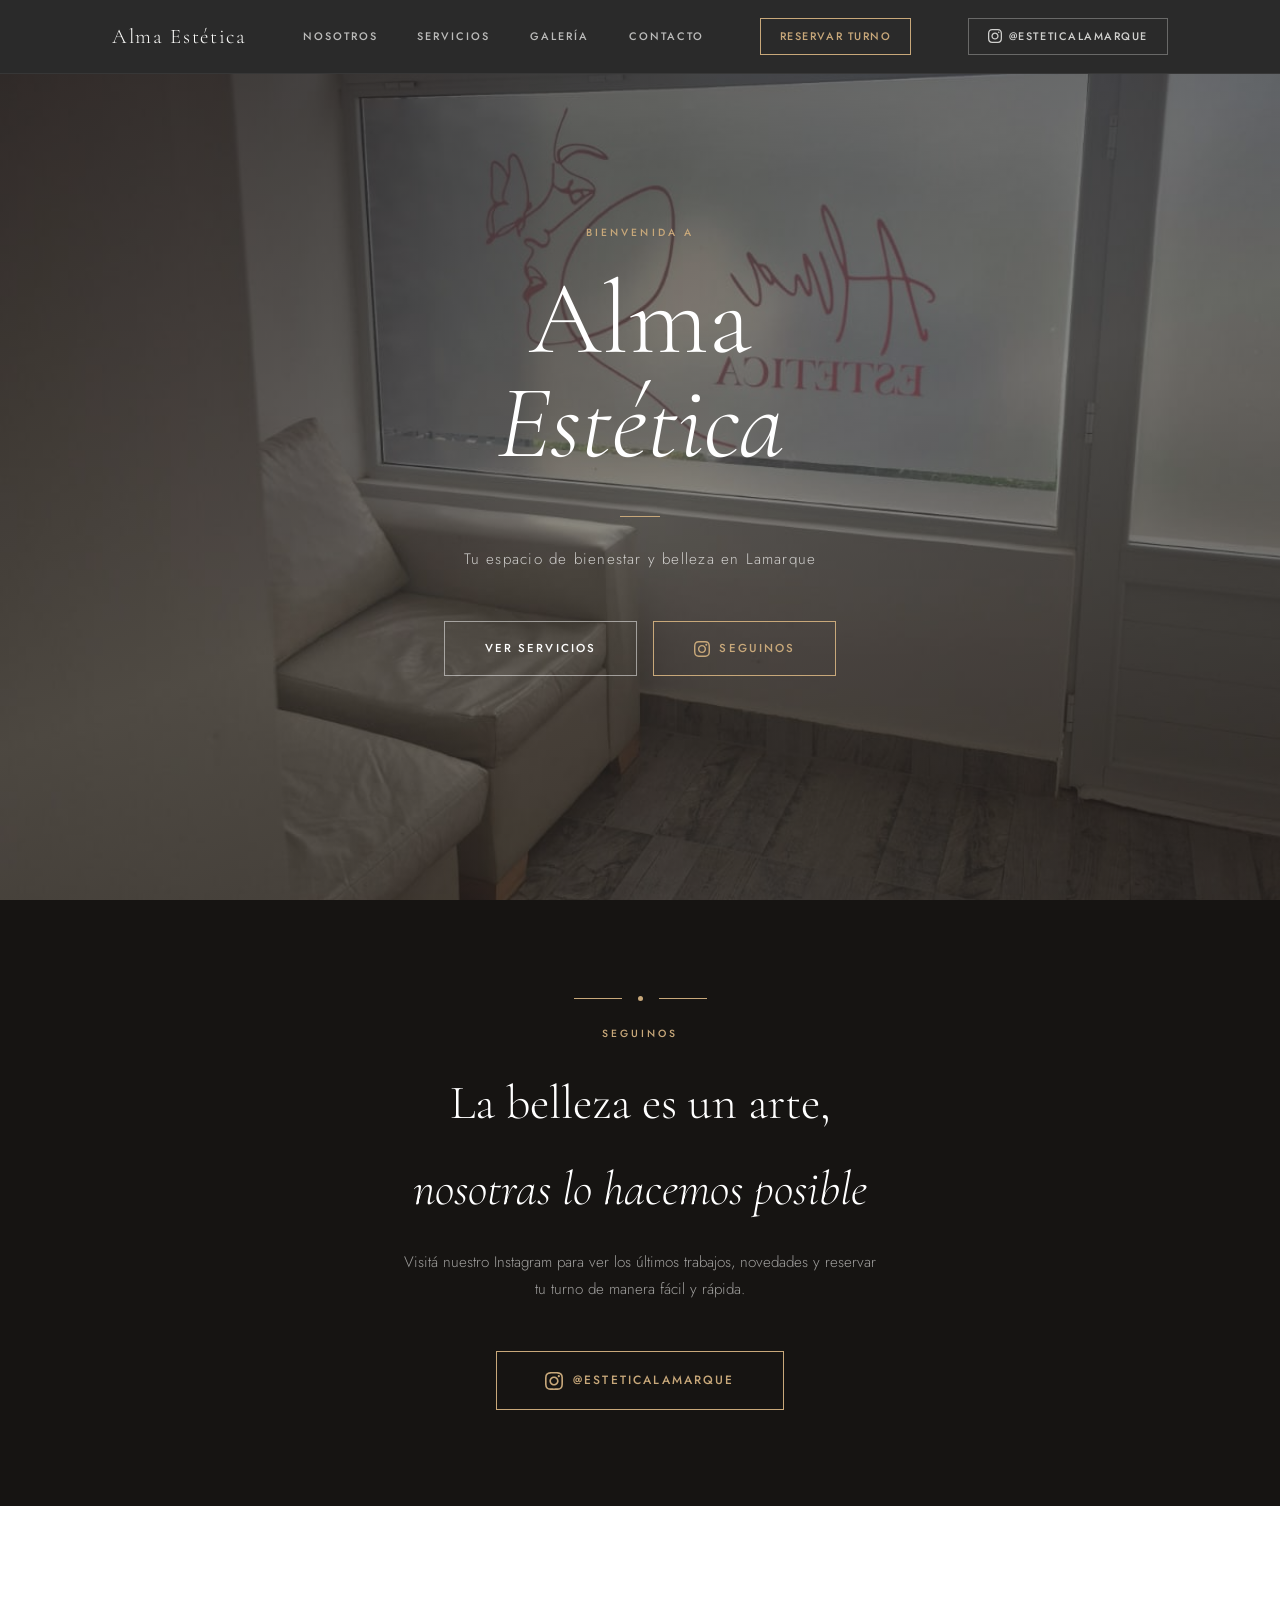
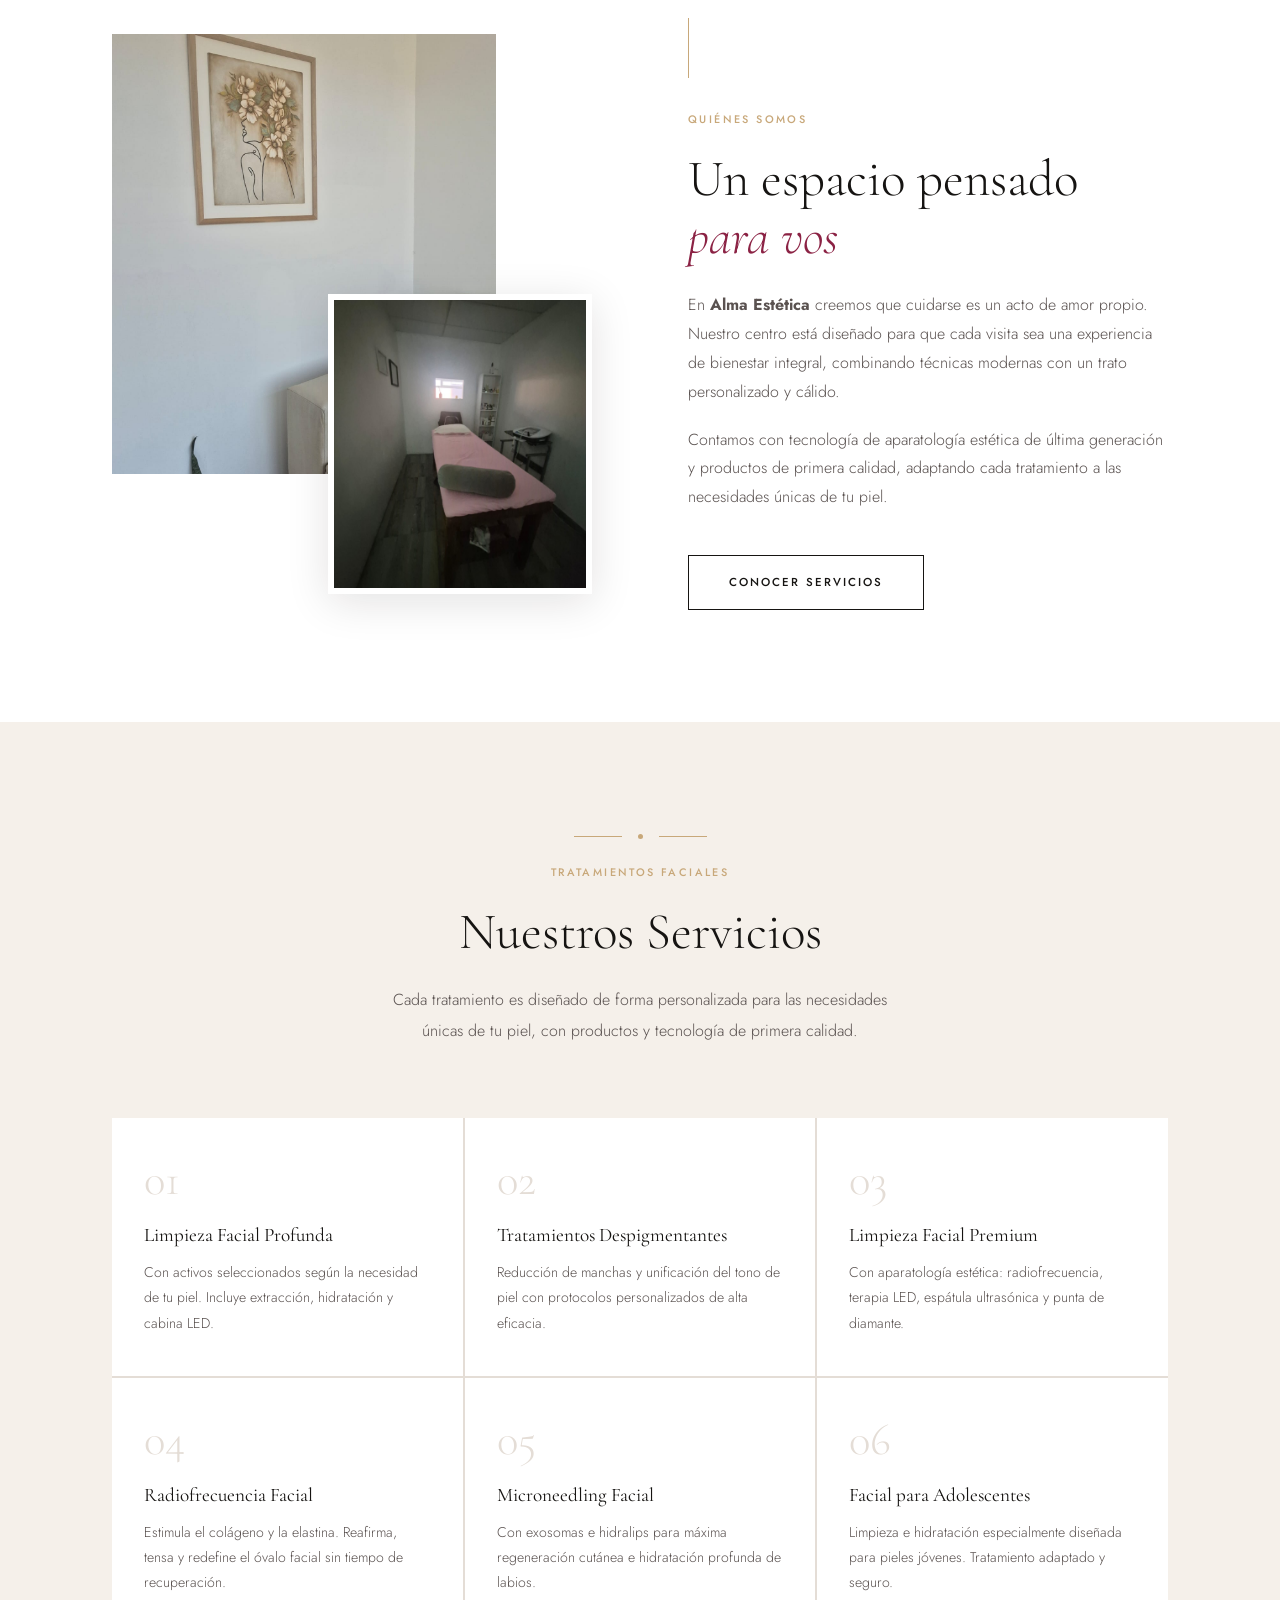
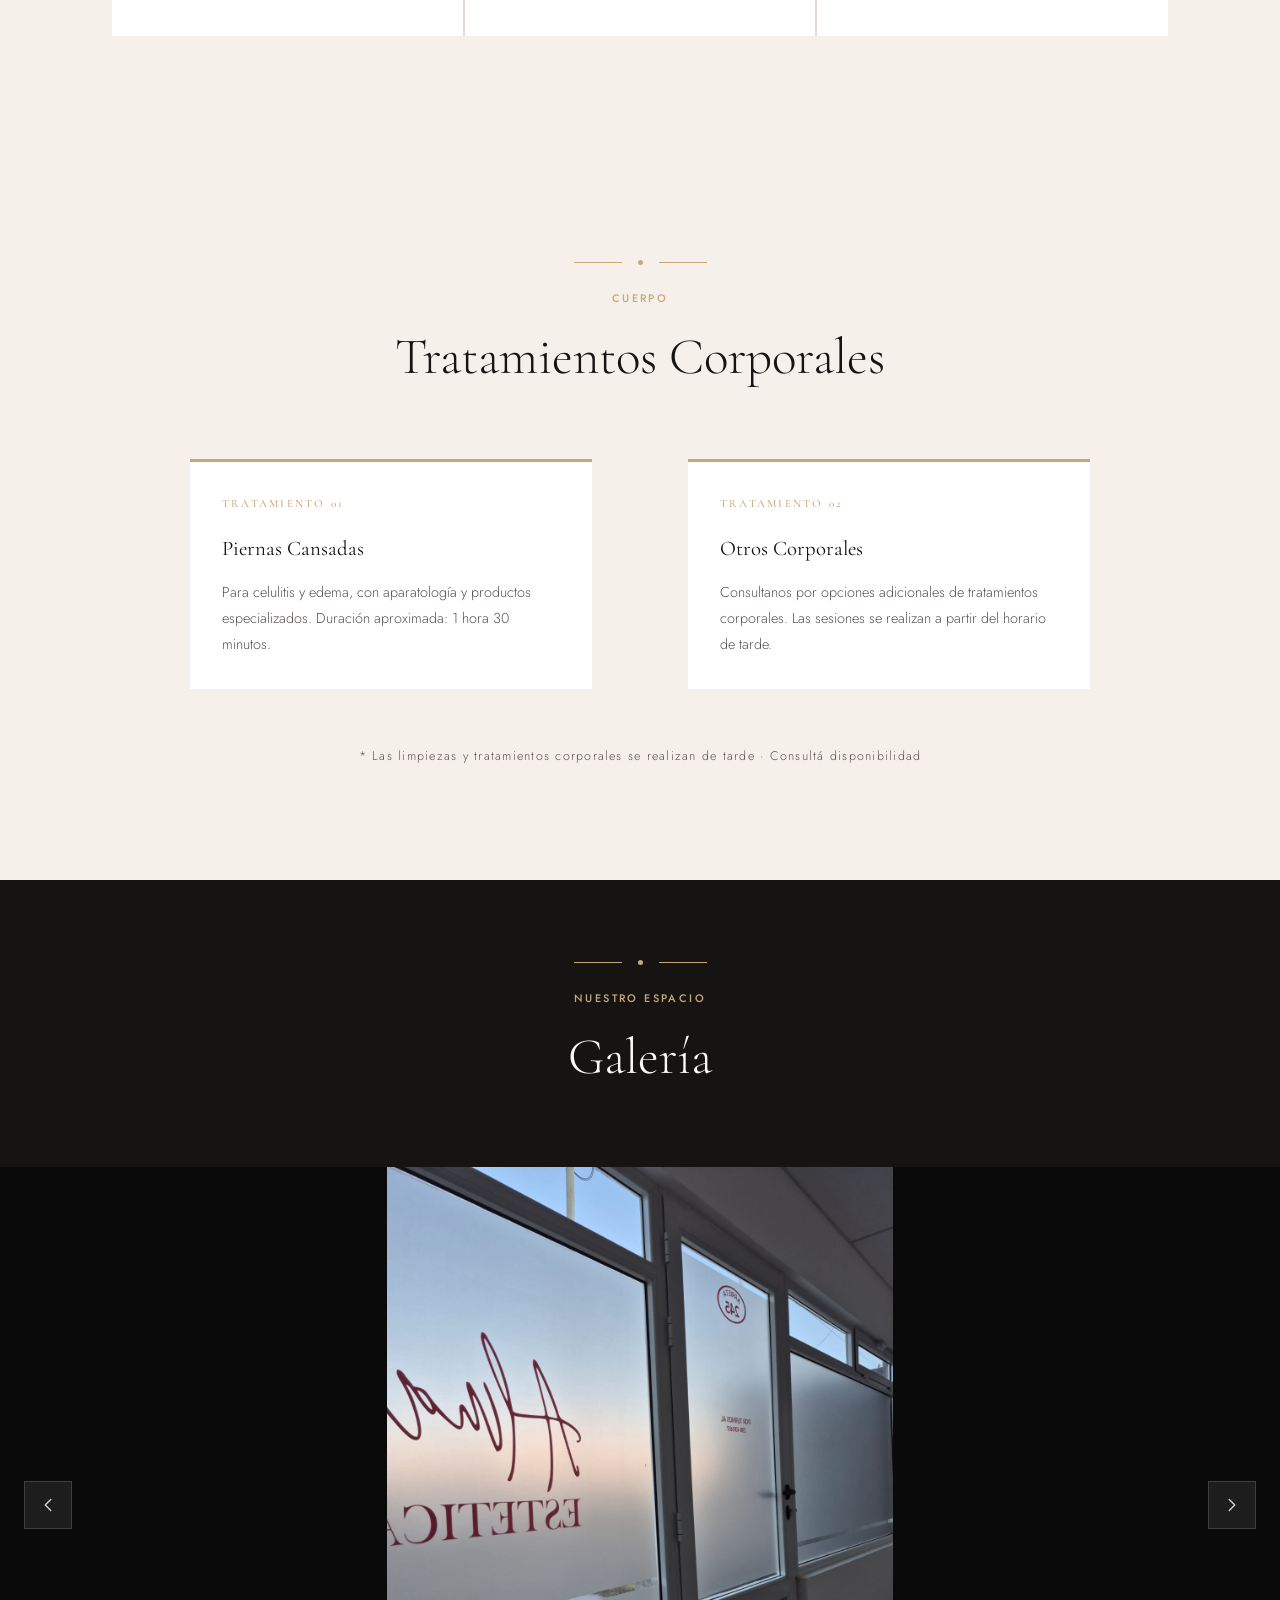
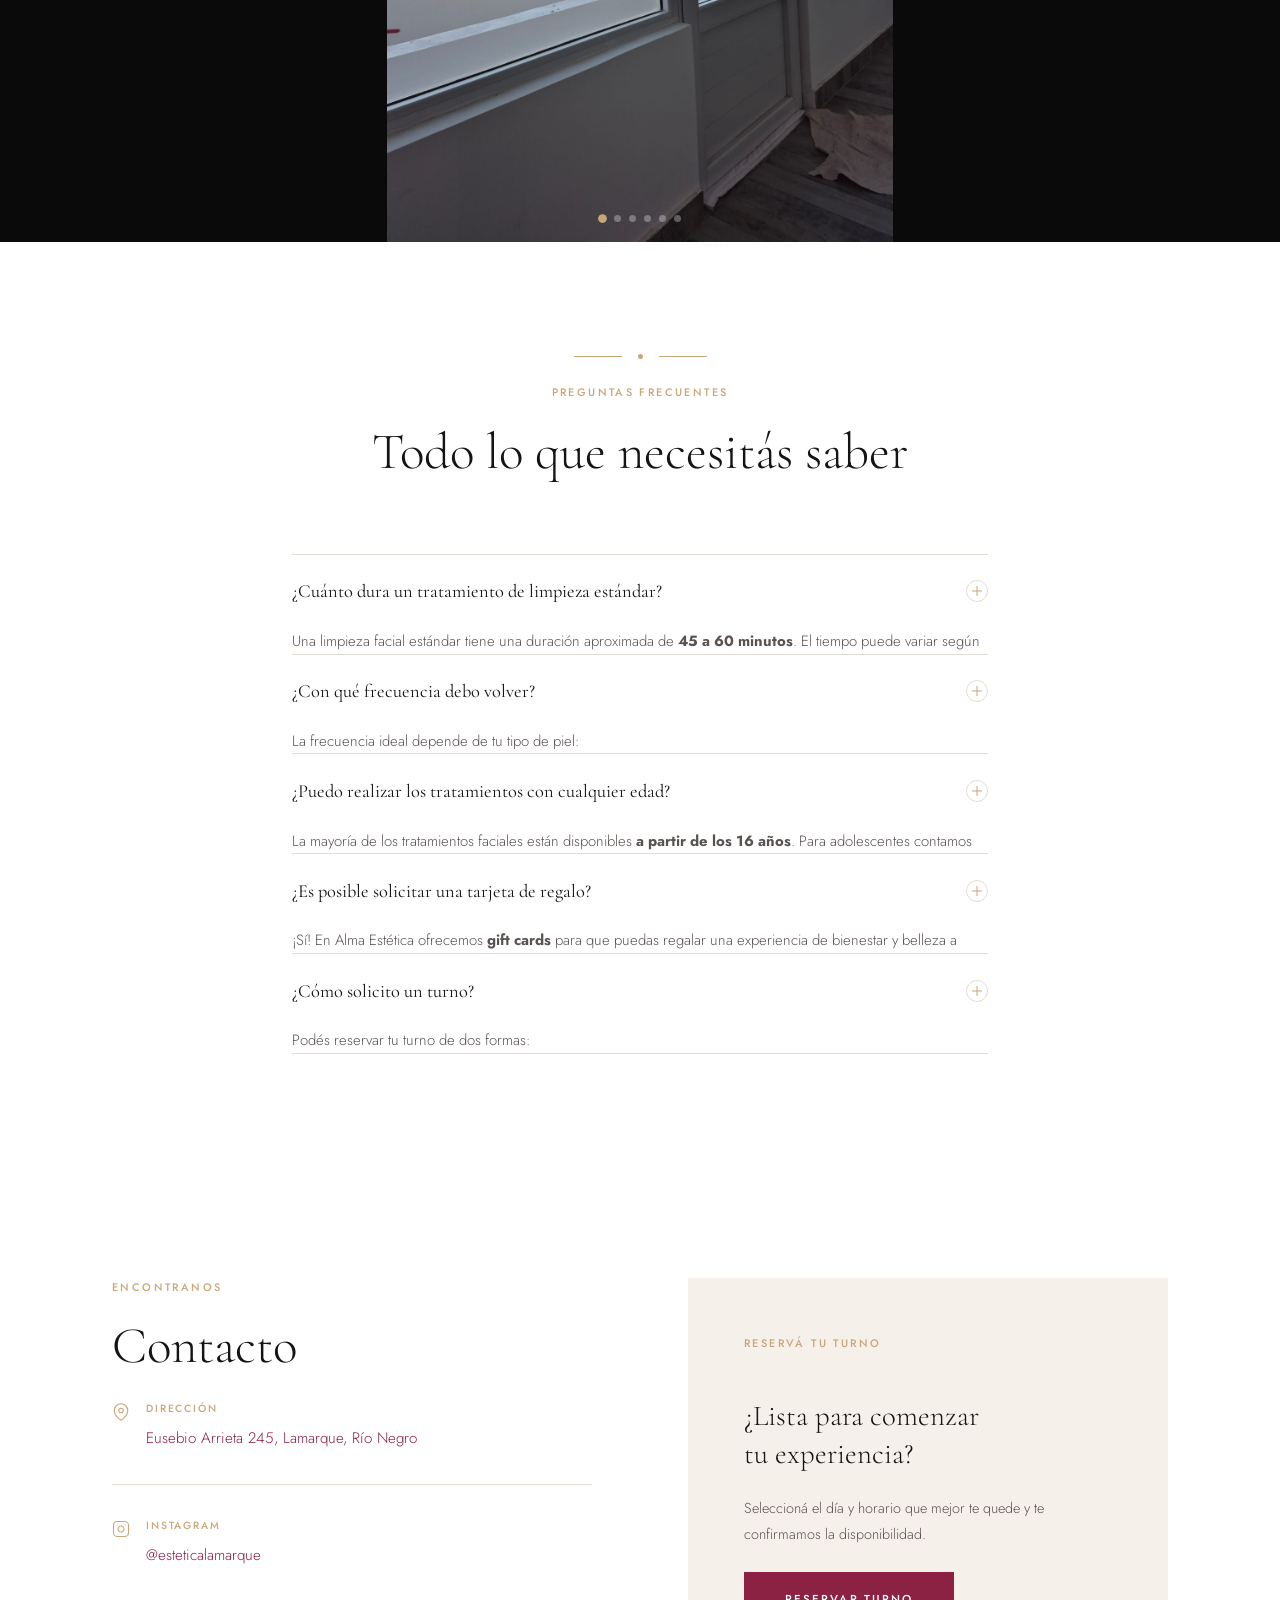
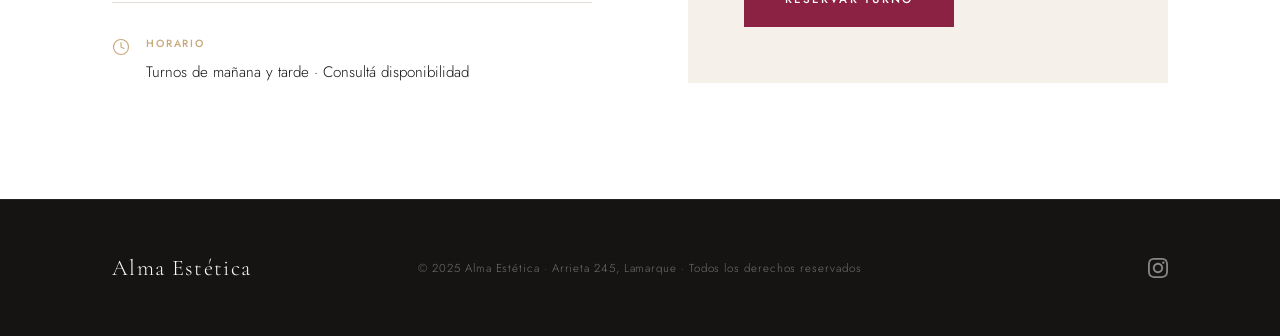
==== commit ac1c0f1a: "Mejorar contraste sección corporales: fondo crema, tarjetas blancas, nota legible" ====
--- a/index.html
+++ b/index.html
@@ -149,7 +149,7 @@
   </section>
 
   <!-- ═══════════════════════════ CORPORALES ═══════════════════════════ -->
-  <section class="section" id="corporales">
+  <section class="section section--cream" id="corporales">
     <div class="container">
       <div class="section__header--center">
         <div class="ornament"><span class="ornament__dot"></span></div>
--- a/style.css
+++ b/style.css
@@ -186,14 +186,14 @@
   font-weight: 500;
   letter-spacing: 0.14em;
   text-transform: uppercase;
-  background-color: var(--color-burgundy);
-  color: var(--color-white);
-  border: 1px solid var(--color-burgundy);
+  background-color: transparent;
+  color: var(--color-champagne);
+  border: 1px solid var(--color-champagne);
   transition: var(--transition);
 }
 .btn--nav-turno:hover {
-  background-color: transparent;
-  color: var(--color-burgundy);
+  background-color: var(--color-champagne);
+  color: var(--color-dark);
 }
 
 .btn--nav-ig {
@@ -460,8 +460,9 @@
 }
 
 .corporales__item {
-  border-top: 1px solid var(--color-light);
-  padding-top: 2rem;
+  background: var(--color-white);
+  padding: 2rem;
+  border-top: 3px solid var(--color-champagne);
 }
 
 .corporales__num {
@@ -490,7 +491,7 @@
 .corporales__nota {
   text-align: center;
   font-size: 0.78rem;
-  color: var(--color-champagne);
+  color: var(--color-medium);
   margin-top: 3.5rem;
   letter-spacing: 0.1em;
 }
